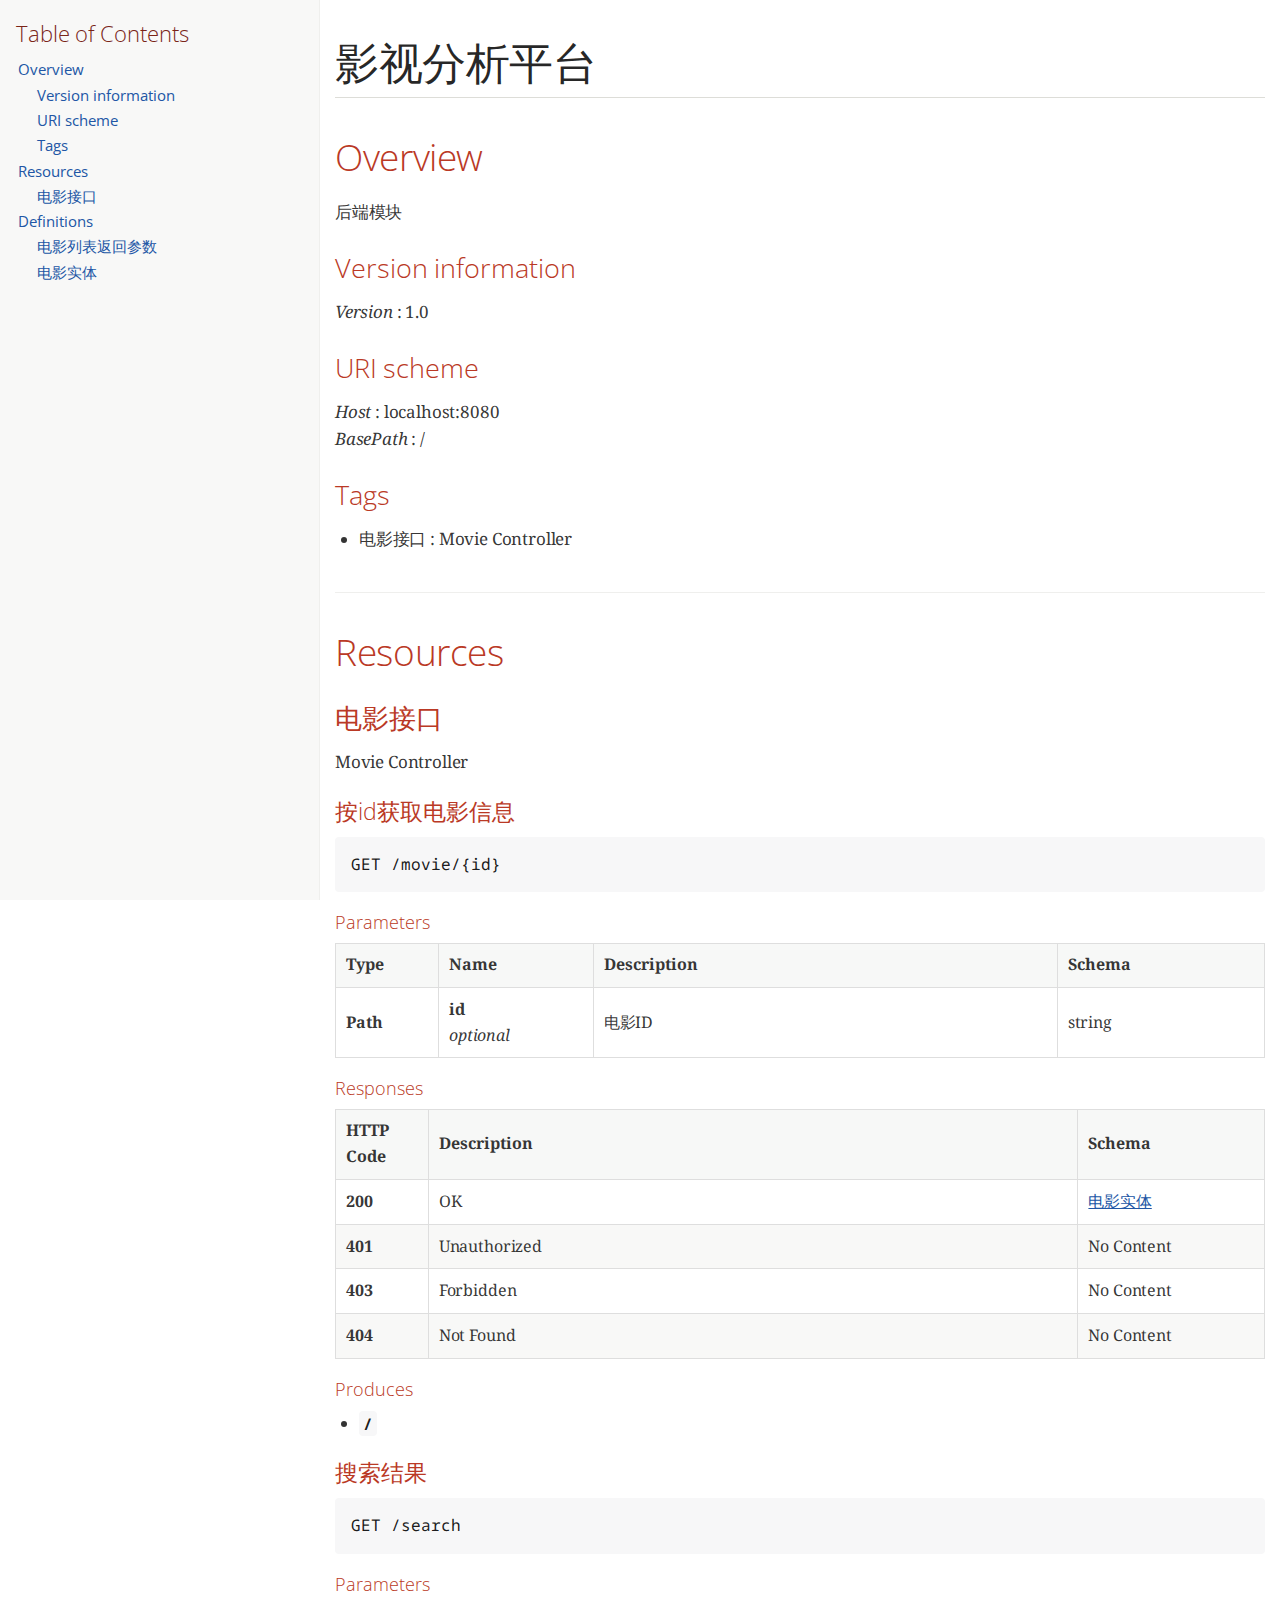
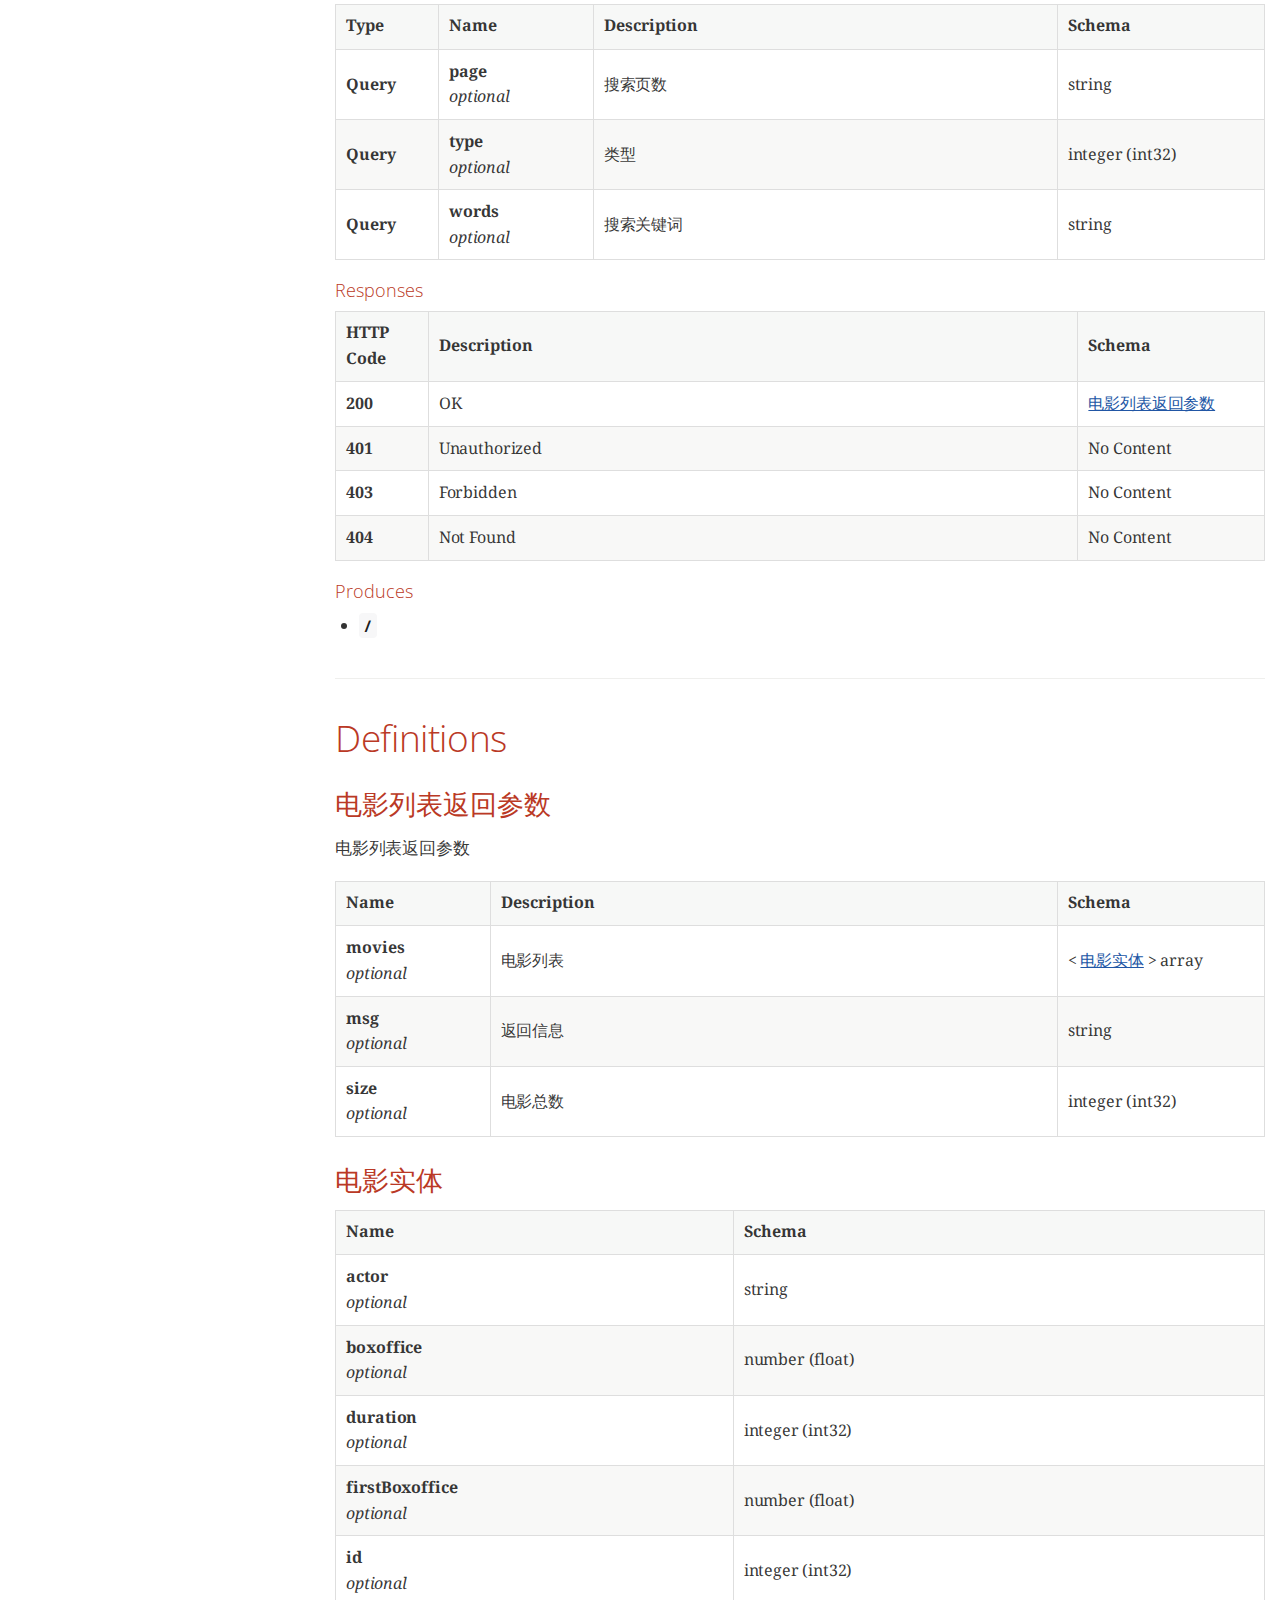
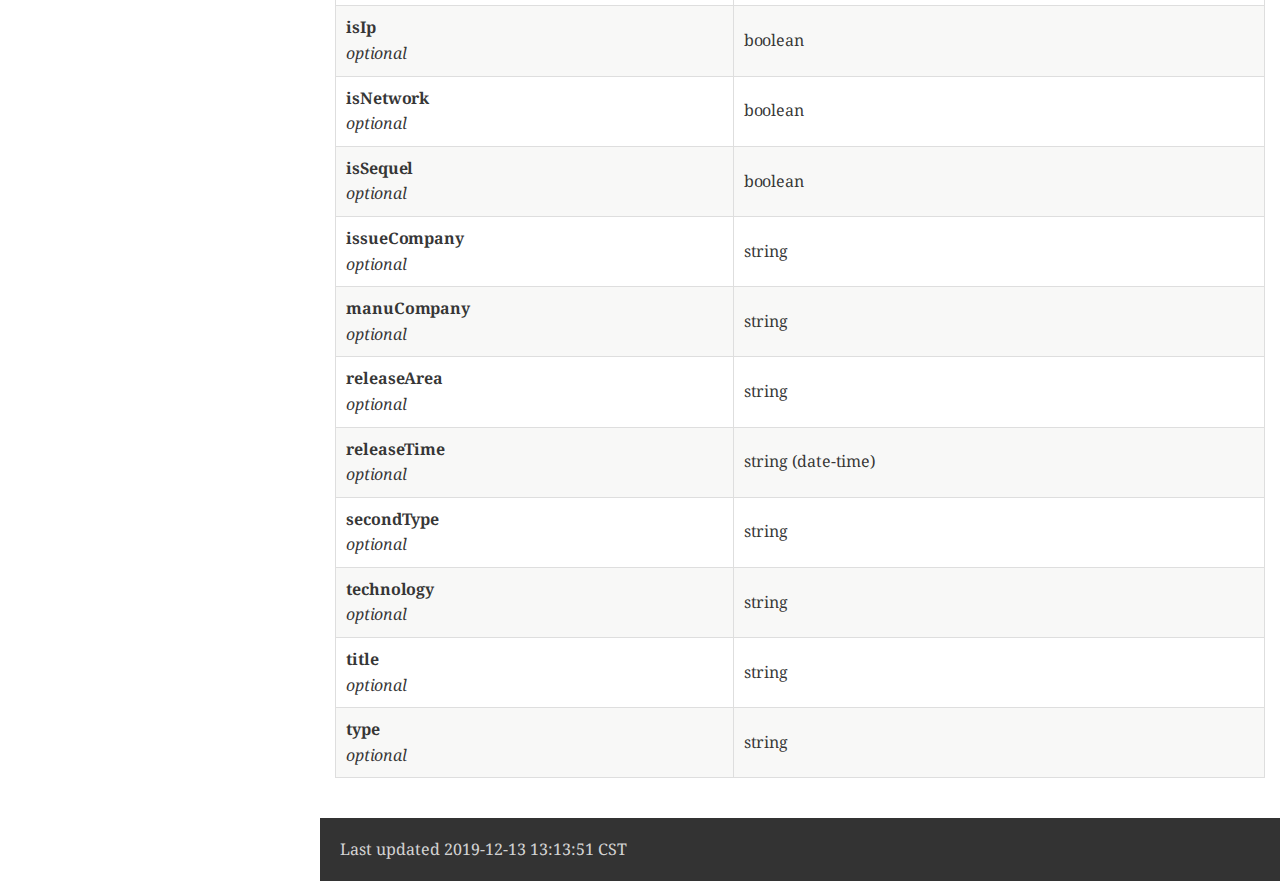
==== src/main/doc/api/html/api/html/api.html @ 4d7b3a88 "完善演员，编剧，导演功能，分离搜索模块" ====
<!DOCTYPE html>
<html lang="en">
<head>
<meta charset="UTF-8">
<!--[if IE]><meta http-equiv="X-UA-Compatible" content="IE=edge"><![endif]-->
<meta name="viewport" content="width=device-width, initial-scale=1.0">
<meta name="generator" content="Asciidoctor 1.5.6.1">
<title>影视分析平台</title>
<link rel="stylesheet" href="https://fonts.googleapis.com/css?family=Open+Sans:300,300italic,400,400italic,600,600italic%7CNoto+Serif:400,400italic,700,700italic%7CDroid+Sans+Mono:400,700">
<style>
/* Asciidoctor default stylesheet | MIT License | http://asciidoctor.org */
/* Remove comment around @import statement below when using as a custom stylesheet */
/*@import "https://fonts.googleapis.com/css?family=Open+Sans:300,300italic,400,400italic,600,600italic%7CNoto+Serif:400,400italic,700,700italic%7CDroid+Sans+Mono:400,700";*/
article,aside,details,figcaption,figure,footer,header,hgroup,main,nav,section,summary{display:block}
audio,canvas,video{display:inline-block}
audio:not([controls]){display:none;height:0}
[hidden],template{display:none}
script{display:none!important}
html{font-family:sans-serif;-ms-text-size-adjust:100%;-webkit-text-size-adjust:100%}
a{background:transparent}
a:focus{outline:thin dotted}
a:active,a:hover{outline:0}
h1{font-size:2em;margin:.67em 0}
abbr[title]{border-bottom:1px dotted}
b,strong{font-weight:bold}
dfn{font-style:italic}
hr{-moz-box-sizing:content-box;box-sizing:content-box;height:0}
mark{background:#ff0;color:#000}
code,kbd,pre,samp{font-family:monospace;font-size:1em}
pre{white-space:pre-wrap}
q{quotes:"\201C" "\201D" "\2018" "\2019"}
small{font-size:80%}
sub,sup{font-size:75%;line-height:0;position:relative;vertical-align:baseline}
sup{top:-.5em}
sub{bottom:-.25em}
img{border:0}
svg:not(:root){overflow:hidden}
figure{margin:0}
fieldset{border:1px solid silver;margin:0 2px;padding:.35em .625em .75em}
legend{border:0;padding:0}
button,input,select,textarea{font-family:inherit;font-size:100%;margin:0}
button,input{line-height:normal}
button,select{text-transform:none}
button,html input[type="button"],input[type="reset"],input[type="submit"]{-webkit-appearance:button;cursor:pointer}
button[disabled],html input[disabled]{cursor:default}
input[type="checkbox"],input[type="radio"]{box-sizing:border-box;padding:0}
input[type="search"]{-webkit-appearance:textfield;-moz-box-sizing:content-box;-webkit-box-sizing:content-box;box-sizing:content-box}
input[type="search"]::-webkit-search-cancel-button,input[type="search"]::-webkit-search-decoration{-webkit-appearance:none}
button::-moz-focus-inner,input::-moz-focus-inner{border:0;padding:0}
textarea{overflow:auto;vertical-align:top}
table{border-collapse:collapse;border-spacing:0}
*,*:before,*:after{-moz-box-sizing:border-box;-webkit-box-sizing:border-box;box-sizing:border-box}
html,body{font-size:100%}
body{background:#fff;color:rgba(0,0,0,.8);padding:0;margin:0;font-family:"Noto Serif","DejaVu Serif",serif;font-weight:400;font-style:normal;line-height:1;position:relative;cursor:auto;tab-size:4;-moz-osx-font-smoothing:grayscale;-webkit-font-smoothing:antialiased}
a:hover{cursor:pointer}
img,object,embed{max-width:100%;height:auto}
object,embed{height:100%}
img{-ms-interpolation-mode:bicubic}
.left{float:left!important}
.right{float:right!important}
.text-left{text-align:left!important}
.text-right{text-align:right!important}
.text-center{text-align:center!important}
.text-justify{text-align:justify!important}
.hide{display:none}
img,object,svg{display:inline-block;vertical-align:middle}
textarea{height:auto;min-height:50px}
select{width:100%}
.center{margin-left:auto;margin-right:auto}
.spread{width:100%}
p.lead,.paragraph.lead>p,#preamble>.sectionbody>.paragraph:first-of-type p{font-size:1.21875em;line-height:1.6}
.subheader,.admonitionblock td.content>.title,.audioblock>.title,.exampleblock>.title,.imageblock>.title,.listingblock>.title,.literalblock>.title,.stemblock>.title,.openblock>.title,.paragraph>.title,.quoteblock>.title,table.tableblock>.title,.verseblock>.title,.videoblock>.title,.dlist>.title,.olist>.title,.ulist>.title,.qlist>.title,.hdlist>.title{line-height:1.45;color:#7a2518;font-weight:400;margin-top:0;margin-bottom:.25em}
div,dl,dt,dd,ul,ol,li,h1,h2,h3,#toctitle,.sidebarblock>.content>.title,h4,h5,h6,pre,form,p,blockquote,th,td{margin:0;padding:0;direction:ltr}
a{color:#2156a5;text-decoration:underline;line-height:inherit}
a:hover,a:focus{color:#1d4b8f}
a img{border:none}
p{font-family:inherit;font-weight:400;font-size:1em;line-height:1.6;margin-bottom:1.25em;text-rendering:optimizeLegibility}
p aside{font-size:.875em;line-height:1.35;font-style:italic}
h1,h2,h3,#toctitle,.sidebarblock>.content>.title,h4,h5,h6{font-family:"Open Sans","DejaVu Sans",sans-serif;font-weight:300;font-style:normal;color:#ba3925;text-rendering:optimizeLegibility;margin-top:1em;margin-bottom:.5em;line-height:1.0125em}
h1 small,h2 small,h3 small,#toctitle small,.sidebarblock>.content>.title small,h4 small,h5 small,h6 small{font-size:60%;color:#e99b8f;line-height:0}
h1{font-size:2.125em}
h2{font-size:1.6875em}
h3,#toctitle,.sidebarblock>.content>.title{font-size:1.375em}
h4,h5{font-size:1.125em}
h6{font-size:1em}
hr{border:solid #ddddd8;border-width:1px 0 0;clear:both;margin:1.25em 0 1.1875em;height:0}
em,i{font-style:italic;line-height:inherit}
strong,b{font-weight:bold;line-height:inherit}
small{font-size:60%;line-height:inherit}
code{font-family:"Droid Sans Mono","DejaVu Sans Mono",monospace;font-weight:400;color:rgba(0,0,0,.9)}
ul,ol,dl{font-size:1em;line-height:1.6;margin-bottom:1.25em;list-style-position:outside;font-family:inherit}
ul,ol{margin-left:1.5em}
ul li ul,ul li ol{margin-left:1.25em;margin-bottom:0;font-size:1em}
ul.square li ul,ul.circle li ul,ul.disc li ul{list-style:inherit}
ul.square{list-style-type:square}
ul.circle{list-style-type:circle}
ul.disc{list-style-type:disc}
ol li ul,ol li ol{margin-left:1.25em;margin-bottom:0}
dl dt{margin-bottom:.3125em;font-weight:bold}
dl dd{margin-bottom:1.25em}
abbr,acronym{text-transform:uppercase;font-size:90%;color:rgba(0,0,0,.8);border-bottom:1px dotted #ddd;cursor:help}
abbr{text-transform:none}
blockquote{margin:0 0 1.25em;padding:.5625em 1.25em 0 1.1875em;border-left:1px solid #ddd}
blockquote cite{display:block;font-size:.9375em;color:rgba(0,0,0,.6)}
blockquote cite:before{content:"\2014 \0020"}
blockquote cite a,blockquote cite a:visited{color:rgba(0,0,0,.6)}
blockquote,blockquote p{line-height:1.6;color:rgba(0,0,0,.85)}
@media only screen and (min-width:768px){h1,h2,h3,#toctitle,.sidebarblock>.content>.title,h4,h5,h6{line-height:1.2}
h1{font-size:2.75em}
h2{font-size:2.3125em}
h3,#toctitle,.sidebarblock>.content>.title{font-size:1.6875em}
h4{font-size:1.4375em}}
table{background:#fff;margin-bottom:1.25em;border:solid 1px #dedede}
table thead,table tfoot{background:#f7f8f7;font-weight:bold}
table thead tr th,table thead tr td,table tfoot tr th,table tfoot tr td{padding:.5em .625em .625em;font-size:inherit;color:rgba(0,0,0,.8);text-align:left}
table tr th,table tr td{padding:.5625em .625em;font-size:inherit;color:rgba(0,0,0,.8)}
table tr.even,table tr.alt,table tr:nth-of-type(even){background:#f8f8f7}
table thead tr th,table tfoot tr th,table tbody tr td,table tr td,table tfoot tr td{display:table-cell;line-height:1.6}
h1,h2,h3,#toctitle,.sidebarblock>.content>.title,h4,h5,h6{line-height:1.2;word-spacing:-.05em}
h1 strong,h2 strong,h3 strong,#toctitle strong,.sidebarblock>.content>.title strong,h4 strong,h5 strong,h6 strong{font-weight:400}
.clearfix:before,.clearfix:after,.float-group:before,.float-group:after{content:" ";display:table}
.clearfix:after,.float-group:after{clear:both}
*:not(pre)>code{font-size:.9375em;font-style:normal!important;letter-spacing:0;padding:.1em .5ex;word-spacing:-.15em;background-color:#f7f7f8;-webkit-border-radius:4px;border-radius:4px;line-height:1.45;text-rendering:optimizeSpeed;word-wrap:break-word}
*:not(pre)>code.nobreak{word-wrap:normal}
*:not(pre)>code.nowrap{white-space:nowrap}
pre,pre>code{line-height:1.45;color:rgba(0,0,0,.9);font-family:"Droid Sans Mono","DejaVu Sans Mono",monospace;font-weight:400;text-rendering:optimizeSpeed}
em em{font-style:normal}
strong strong{font-weight:400}
.keyseq{color:rgba(51,51,51,.8)}
kbd{font-family:"Droid Sans Mono","DejaVu Sans Mono",monospace;display:inline-block;color:rgba(0,0,0,.8);font-size:.65em;line-height:1.45;background-color:#f7f7f7;border:1px solid #ccc;-webkit-border-radius:3px;border-radius:3px;-webkit-box-shadow:0 1px 0 rgba(0,0,0,.2),0 0 0 .1em white inset;box-shadow:0 1px 0 rgba(0,0,0,.2),0 0 0 .1em #fff inset;margin:0 .15em;padding:.2em .5em;vertical-align:middle;position:relative;top:-.1em;white-space:nowrap}
.keyseq kbd:first-child{margin-left:0}
.keyseq kbd:last-child{margin-right:0}
.menuseq,.menuref{color:#000}
.menuseq b:not(.caret),.menuref{font-weight:inherit}
.menuseq{word-spacing:-.02em}
.menuseq b.caret{font-size:1.25em;line-height:.8}
.menuseq i.caret{font-weight:bold;text-align:center;width:.45em}
b.button:before,b.button:after{position:relative;top:-1px;font-weight:400}
b.button:before{content:"[";padding:0 3px 0 2px}
b.button:after{content:"]";padding:0 2px 0 3px}
p a>code:hover{color:rgba(0,0,0,.9)}
#header,#content,#footnotes,#footer{width:100%;margin-left:auto;margin-right:auto;margin-top:0;margin-bottom:0;max-width:62.5em;*zoom:1;position:relative;padding-left:.9375em;padding-right:.9375em}
#header:before,#header:after,#content:before,#content:after,#footnotes:before,#footnotes:after,#footer:before,#footer:after{content:" ";display:table}
#header:after,#content:after,#footnotes:after,#footer:after{clear:both}
#content{margin-top:1.25em}
#content:before{content:none}
#header>h1:first-child{color:rgba(0,0,0,.85);margin-top:2.25rem;margin-bottom:0}
#header>h1:first-child+#toc{margin-top:8px;border-top:1px solid #ddddd8}
#header>h1:only-child,body.toc2 #header>h1:nth-last-child(2){border-bottom:1px solid #ddddd8;padding-bottom:8px}
#header .details{border-bottom:1px solid #ddddd8;line-height:1.45;padding-top:.25em;padding-bottom:.25em;padding-left:.25em;color:rgba(0,0,0,.6);display:-ms-flexbox;display:-webkit-flex;display:flex;-ms-flex-flow:row wrap;-webkit-flex-flow:row wrap;flex-flow:row wrap}
#header .details span:first-child{margin-left:-.125em}
#header .details span.email a{color:rgba(0,0,0,.85)}
#header .details br{display:none}
#header .details br+span:before{content:"\00a0\2013\00a0"}
#header .details br+span.author:before{content:"\00a0\22c5\00a0";color:rgba(0,0,0,.85)}
#header .details br+span#revremark:before{content:"\00a0|\00a0"}
#header #revnumber{text-transform:capitalize}
#header #revnumber:after{content:"\00a0"}
#content>h1:first-child:not([class]){color:rgba(0,0,0,.85);border-bottom:1px solid #ddddd8;padding-bottom:8px;margin-top:0;padding-top:1rem;margin-bottom:1.25rem}
#toc{border-bottom:1px solid #efefed;padding-bottom:.5em}
#toc>ul{margin-left:.125em}
#toc ul.sectlevel0>li>a{font-style:italic}
#toc ul.sectlevel0 ul.sectlevel1{margin:.5em 0}
#toc ul{font-family:"Open Sans","DejaVu Sans",sans-serif;list-style-type:none}
#toc li{line-height:1.3334;margin-top:.3334em}
#toc a{text-decoration:none}
#toc a:active{text-decoration:underline}
#toctitle{color:#7a2518;font-size:1.2em}
@media only screen and (min-width:768px){#toctitle{font-size:1.375em}
body.toc2{padding-left:15em;padding-right:0}
#toc.toc2{margin-top:0!important;background-color:#f8f8f7;position:fixed;width:15em;left:0;top:0;border-right:1px solid #efefed;border-top-width:0!important;border-bottom-width:0!important;z-index:1000;padding:1.25em 1em;height:100%;overflow:auto}
#toc.toc2 #toctitle{margin-top:0;margin-bottom:.8rem;font-size:1.2em}
#toc.toc2>ul{font-size:.9em;margin-bottom:0}
#toc.toc2 ul ul{margin-left:0;padding-left:1em}
#toc.toc2 ul.sectlevel0 ul.sectlevel1{padding-left:0;margin-top:.5em;margin-bottom:.5em}
body.toc2.toc-right{padding-left:0;padding-right:15em}
body.toc2.toc-right #toc.toc2{border-right-width:0;border-left:1px solid #efefed;left:auto;right:0}}
@media only screen and (min-width:1280px){body.toc2{padding-left:20em;padding-right:0}
#toc.toc2{width:20em}
#toc.toc2 #toctitle{font-size:1.375em}
#toc.toc2>ul{font-size:.95em}
#toc.toc2 ul ul{padding-left:1.25em}
body.toc2.toc-right{padding-left:0;padding-right:20em}}
#content #toc{border-style:solid;border-width:1px;border-color:#e0e0dc;margin-bottom:1.25em;padding:1.25em;background:#f8f8f7;-webkit-border-radius:4px;border-radius:4px}
#content #toc>:first-child{margin-top:0}
#content #toc>:last-child{margin-bottom:0}
#footer{max-width:100%;background-color:rgba(0,0,0,.8);padding:1.25em}
#footer-text{color:rgba(255,255,255,.8);line-height:1.44}
.sect1{padding-bottom:.625em}
@media only screen and (min-width:768px){.sect1{padding-bottom:1.25em}}
.sect1+.sect1{border-top:1px solid #efefed}
#content h1>a.anchor,h2>a.anchor,h3>a.anchor,#toctitle>a.anchor,.sidebarblock>.content>.title>a.anchor,h4>a.anchor,h5>a.anchor,h6>a.anchor{position:absolute;z-index:1001;width:1.5ex;margin-left:-1.5ex;display:block;text-decoration:none!important;visibility:hidden;text-align:center;font-weight:400}
#content h1>a.anchor:before,h2>a.anchor:before,h3>a.anchor:before,#toctitle>a.anchor:before,.sidebarblock>.content>.title>a.anchor:before,h4>a.anchor:before,h5>a.anchor:before,h6>a.anchor:before{content:"\00A7";font-size:.85em;display:block;padding-top:.1em}
#content h1:hover>a.anchor,#content h1>a.anchor:hover,h2:hover>a.anchor,h2>a.anchor:hover,h3:hover>a.anchor,#toctitle:hover>a.anchor,.sidebarblock>.content>.title:hover>a.anchor,h3>a.anchor:hover,#toctitle>a.anchor:hover,.sidebarblock>.content>.title>a.anchor:hover,h4:hover>a.anchor,h4>a.anchor:hover,h5:hover>a.anchor,h5>a.anchor:hover,h6:hover>a.anchor,h6>a.anchor:hover{visibility:visible}
#content h1>a.link,h2>a.link,h3>a.link,#toctitle>a.link,.sidebarblock>.content>.title>a.link,h4>a.link,h5>a.link,h6>a.link{color:#ba3925;text-decoration:none}
#content h1>a.link:hover,h2>a.link:hover,h3>a.link:hover,#toctitle>a.link:hover,.sidebarblock>.content>.title>a.link:hover,h4>a.link:hover,h5>a.link:hover,h6>a.link:hover{color:#a53221}
.audioblock,.imageblock,.literalblock,.listingblock,.stemblock,.videoblock{margin-bottom:1.25em}
.admonitionblock td.content>.title,.audioblock>.title,.exampleblock>.title,.imageblock>.title,.listingblock>.title,.literalblock>.title,.stemblock>.title,.openblock>.title,.paragraph>.title,.quoteblock>.title,table.tableblock>.title,.verseblock>.title,.videoblock>.title,.dlist>.title,.olist>.title,.ulist>.title,.qlist>.title,.hdlist>.title{text-rendering:optimizeLegibility;text-align:left;font-family:"Noto Serif","DejaVu Serif",serif;font-size:1rem;font-style:italic}
table.tableblock>caption.title{white-space:nowrap;overflow:visible;max-width:0}
.paragraph.lead>p,#preamble>.sectionbody>.paragraph:first-of-type p{color:rgba(0,0,0,.85)}
table.tableblock #preamble>.sectionbody>.paragraph:first-of-type p{font-size:inherit}
.admonitionblock>table{border-collapse:separate;border:0;background:none;width:100%}
.admonitionblock>table td.icon{text-align:center;width:80px}
.admonitionblock>table td.icon img{max-width:initial}
.admonitionblock>table td.icon .title{font-weight:bold;font-family:"Open Sans","DejaVu Sans",sans-serif;text-transform:uppercase}
.admonitionblock>table td.content{padding-left:1.125em;padding-right:1.25em;border-left:1px solid #ddddd8;color:rgba(0,0,0,.6)}
.admonitionblock>table td.content>:last-child>:last-child{margin-bottom:0}
.exampleblock>.content{border-style:solid;border-width:1px;border-color:#e6e6e6;margin-bottom:1.25em;padding:1.25em;background:#fff;-webkit-border-radius:4px;border-radius:4px}
.exampleblock>.content>:first-child{margin-top:0}
.exampleblock>.content>:last-child{margin-bottom:0}
.sidebarblock{border-style:solid;border-width:1px;border-color:#e0e0dc;margin-bottom:1.25em;padding:1.25em;background:#f8f8f7;-webkit-border-radius:4px;border-radius:4px}
.sidebarblock>:first-child{margin-top:0}
.sidebarblock>:last-child{margin-bottom:0}
.sidebarblock>.content>.title{color:#7a2518;margin-top:0;text-align:center}
.exampleblock>.content>:last-child>:last-child,.exampleblock>.content .olist>ol>li:last-child>:last-child,.exampleblock>.content .ulist>ul>li:last-child>:last-child,.exampleblock>.content .qlist>ol>li:last-child>:last-child,.sidebarblock>.content>:last-child>:last-child,.sidebarblock>.content .olist>ol>li:last-child>:last-child,.sidebarblock>.content .ulist>ul>li:last-child>:last-child,.sidebarblock>.content .qlist>ol>li:last-child>:last-child{margin-bottom:0}
.literalblock pre,.listingblock pre:not(.highlight),.listingblock pre[class="highlight"],.listingblock pre[class^="highlight "],.listingblock pre.CodeRay,.listingblock pre.prettyprint{background:#f7f7f8}
.sidebarblock .literalblock pre,.sidebarblock .listingblock pre:not(.highlight),.sidebarblock .listingblock pre[class="highlight"],.sidebarblock .listingblock pre[class^="highlight "],.sidebarblock .listingblock pre.CodeRay,.sidebarblock .listingblock pre.prettyprint{background:#f2f1f1}
.literalblock pre,.literalblock pre[class],.listingblock pre,.listingblock pre[class]{-webkit-border-radius:4px;border-radius:4px;word-wrap:break-word;padding:1em;font-size:.8125em}
.literalblock pre.nowrap,.literalblock pre[class].nowrap,.listingblock pre.nowrap,.listingblock pre[class].nowrap{overflow-x:auto;white-space:pre;word-wrap:normal}
@media only screen and (min-width:768px){.literalblock pre,.literalblock pre[class],.listingblock pre,.listingblock pre[class]{font-size:.90625em}}
@media only screen and (min-width:1280px){.literalblock pre,.literalblock pre[class],.listingblock pre,.listingblock pre[class]{font-size:1em}}
.literalblock.output pre{color:#f7f7f8;background-color:rgba(0,0,0,.9)}
.listingblock pre.highlightjs{padding:0}
.listingblock pre.highlightjs>code{padding:1em;-webkit-border-radius:4px;border-radius:4px}
.listingblock pre.prettyprint{border-width:0}
.listingblock>.content{position:relative}
.listingblock code[data-lang]:before{display:none;content:attr(data-lang);position:absolute;font-size:.75em;top:.425rem;right:.5rem;line-height:1;text-transform:uppercase;color:#999}
.listingblock:hover code[data-lang]:before{display:block}
.listingblock.terminal pre .command:before{content:attr(data-prompt);padding-right:.5em;color:#999}
.listingblock.terminal pre .command:not([data-prompt]):before{content:"$"}
table.pyhltable{border-collapse:separate;border:0;margin-bottom:0;background:none}
table.pyhltable td{vertical-align:top;padding-top:0;padding-bottom:0;line-height:1.45}
table.pyhltable td.code{padding-left:.75em;padding-right:0}
pre.pygments .lineno,table.pyhltable td:not(.code){color:#999;padding-left:0;padding-right:.5em;border-right:1px solid #ddddd8}
pre.pygments .lineno{display:inline-block;margin-right:.25em}
table.pyhltable .linenodiv{background:none!important;padding-right:0!important}
.quoteblock{margin:0 1em 1.25em 1.5em;display:table}
.quoteblock>.title{margin-left:-1.5em;margin-bottom:.75em}
.quoteblock blockquote,.quoteblock blockquote p{color:rgba(0,0,0,.85);font-size:1.15rem;line-height:1.75;word-spacing:.1em;letter-spacing:0;font-style:italic;text-align:justify}
.quoteblock blockquote{margin:0;padding:0;border:0}
.quoteblock blockquote:before{content:"\201c";float:left;font-size:2.75em;font-weight:bold;line-height:.6em;margin-left:-.6em;color:#7a2518;text-shadow:0 1px 2px rgba(0,0,0,.1)}
.quoteblock blockquote>.paragraph:last-child p{margin-bottom:0}
.quoteblock .attribution{margin-top:.5em;margin-right:.5ex;text-align:right}
.quoteblock .quoteblock{margin-left:0;margin-right:0;padding:.5em 0;border-left:3px solid rgba(0,0,0,.6)}
.quoteblock .quoteblock blockquote{padding:0 0 0 .75em}
.quoteblock .quoteblock blockquote:before{display:none}
.verseblock{margin:0 1em 1.25em 1em}
.verseblock pre{font-family:"Open Sans","DejaVu Sans",sans;font-size:1.15rem;color:rgba(0,0,0,.85);font-weight:300;text-rendering:optimizeLegibility}
.verseblock pre strong{font-weight:400}
.verseblock .attribution{margin-top:1.25rem;margin-left:.5ex}
.quoteblock .attribution,.verseblock .attribution{font-size:.9375em;line-height:1.45;font-style:italic}
.quoteblock .attribution br,.verseblock .attribution br{display:none}
.quoteblock .attribution cite,.verseblock .attribution cite{display:block;letter-spacing:-.025em;color:rgba(0,0,0,.6)}
.quoteblock.abstract{margin:0 0 1.25em 0;display:block}
.quoteblock.abstract blockquote,.quoteblock.abstract blockquote p{text-align:left;word-spacing:0}
.quoteblock.abstract blockquote:before,.quoteblock.abstract blockquote p:first-of-type:before{display:none}
table.tableblock{max-width:100%;border-collapse:separate}
table.tableblock td>.paragraph:last-child p>p:last-child,table.tableblock th>p:last-child,table.tableblock td>p:last-child{margin-bottom:0}
table.tableblock,th.tableblock,td.tableblock{border:0 solid #dedede}
table.grid-all>thead>tr>.tableblock,table.grid-all>tbody>tr>.tableblock{border-width:0 1px 1px 0}
table.grid-all>tfoot>tr>.tableblock{border-width:1px 1px 0 0}
table.grid-cols>*>tr>.tableblock{border-width:0 1px 0 0}
table.grid-rows>thead>tr>.tableblock,table.grid-rows>tbody>tr>.tableblock{border-width:0 0 1px 0}
table.grid-rows>tfoot>tr>.tableblock{border-width:1px 0 0 0}
table.grid-all>*>tr>.tableblock:last-child,table.grid-cols>*>tr>.tableblock:last-child{border-right-width:0}
table.grid-all>tbody>tr:last-child>.tableblock,table.grid-all>thead:last-child>tr>.tableblock,table.grid-rows>tbody>tr:last-child>.tableblock,table.grid-rows>thead:last-child>tr>.tableblock{border-bottom-width:0}
table.frame-all{border-width:1px}
table.frame-sides{border-width:0 1px}
table.frame-topbot{border-width:1px 0}
th.halign-left,td.halign-left{text-align:left}
th.halign-right,td.halign-right{text-align:right}
th.halign-center,td.halign-center{text-align:center}
th.valign-top,td.valign-top{vertical-align:top}
th.valign-bottom,td.valign-bottom{vertical-align:bottom}
th.valign-middle,td.valign-middle{vertical-align:middle}
table thead th,table tfoot th{font-weight:bold}
tbody tr th{display:table-cell;line-height:1.6;background:#f7f8f7}
tbody tr th,tbody tr th p,tfoot tr th,tfoot tr th p{color:rgba(0,0,0,.8);font-weight:bold}
p.tableblock>code:only-child{background:none;padding:0}
p.tableblock{font-size:1em}
td>div.verse{white-space:pre}
ol{margin-left:1.75em}
ul li ol{margin-left:1.5em}
dl dd{margin-left:1.125em}
dl dd:last-child,dl dd:last-child>:last-child{margin-bottom:0}
ol>li p,ul>li p,ul dd,ol dd,.olist .olist,.ulist .ulist,.ulist .olist,.olist .ulist{margin-bottom:.625em}
ul.checklist,ul.none,ol.none,ul.no-bullet,ol.no-bullet,ol.unnumbered,ul.unstyled,ol.unstyled{list-style-type:none}
ul.no-bullet,ol.no-bullet,ol.unnumbered{margin-left:.625em}
ul.unstyled,ol.unstyled{margin-left:0}
ul.checklist{margin-left:.625em}
ul.checklist li>p:first-child>.fa-square-o:first-child,ul.checklist li>p:first-child>.fa-check-square-o:first-child{width:1.25em;font-size:.8em;position:relative;bottom:.125em}
ul.checklist li>p:first-child>input[type="checkbox"]:first-child{margin-right:.25em}
ul.inline{margin:0 auto .625em auto;margin-left:-1.375em;margin-right:0;padding:0;list-style:none;overflow:hidden}
ul.inline>li{list-style:none;float:left;margin-left:1.375em;display:block}
ul.inline>li>*{display:block}
.unstyled dl dt{font-weight:400;font-style:normal}
ol.arabic{list-style-type:decimal}
ol.decimal{list-style-type:decimal-leading-zero}
ol.loweralpha{list-style-type:lower-alpha}
ol.upperalpha{list-style-type:upper-alpha}
ol.lowerroman{list-style-type:lower-roman}
ol.upperroman{list-style-type:upper-roman}
ol.lowergreek{list-style-type:lower-greek}
.hdlist>table,.colist>table{border:0;background:none}
.hdlist>table>tbody>tr,.colist>table>tbody>tr{background:none}
td.hdlist1,td.hdlist2{vertical-align:top;padding:0 .625em}
td.hdlist1{font-weight:bold;padding-bottom:1.25em}
.literalblock+.colist,.listingblock+.colist{margin-top:-.5em}
.colist>table tr>td:first-of-type{padding:.4em .75em 0 .75em;line-height:1;vertical-align:top}
.colist>table tr>td:first-of-type img{max-width:initial}
.colist>table tr>td:last-of-type{padding:.25em 0}
.thumb,.th{line-height:0;display:inline-block;border:solid 4px #fff;-webkit-box-shadow:0 0 0 1px #ddd;box-shadow:0 0 0 1px #ddd}
.imageblock.left,.imageblock[style*="float: left"]{margin:.25em .625em 1.25em 0}
.imageblock.right,.imageblock[style*="float: right"]{margin:.25em 0 1.25em .625em}
.imageblock>.title{margin-bottom:0}
.imageblock.thumb,.imageblock.th{border-width:6px}
.imageblock.thumb>.title,.imageblock.th>.title{padding:0 .125em}
.image.left,.image.right{margin-top:.25em;margin-bottom:.25em;display:inline-block;line-height:0}
.image.left{margin-right:.625em}
.image.right{margin-left:.625em}
a.image{text-decoration:none;display:inline-block}
a.image object{pointer-events:none}
sup.footnote,sup.footnoteref{font-size:.875em;position:static;vertical-align:super}
sup.footnote a,sup.footnoteref a{text-decoration:none}
sup.footnote a:active,sup.footnoteref a:active{text-decoration:underline}
#footnotes{padding-top:.75em;padding-bottom:.75em;margin-bottom:.625em}
#footnotes hr{width:20%;min-width:6.25em;margin:-.25em 0 .75em 0;border-width:1px 0 0 0}
#footnotes .footnote{padding:0 .375em 0 .225em;line-height:1.3334;font-size:.875em;margin-left:1.2em;text-indent:-1.05em;margin-bottom:.2em}
#footnotes .footnote a:first-of-type{font-weight:bold;text-decoration:none}
#footnotes .footnote:last-of-type{margin-bottom:0}
#content #footnotes{margin-top:-.625em;margin-bottom:0;padding:.75em 0}
.gist .file-data>table{border:0;background:#fff;width:100%;margin-bottom:0}
.gist .file-data>table td.line-data{width:99%}
div.unbreakable{page-break-inside:avoid}
.big{font-size:larger}
.small{font-size:smaller}
.underline{text-decoration:underline}
.overline{text-decoration:overline}
.line-through{text-decoration:line-through}
.aqua{color:#00bfbf}
.aqua-background{background-color:#00fafa}
.black{color:#000}
.black-background{background-color:#000}
.blue{color:#0000bf}
.blue-background{background-color:#0000fa}
.fuchsia{color:#bf00bf}
.fuchsia-background{background-color:#fa00fa}
.gray{color:#606060}
.gray-background{background-color:#7d7d7d}
.green{color:#006000}
.green-background{background-color:#007d00}
.lime{color:#00bf00}
.lime-background{background-color:#00fa00}
.maroon{color:#600000}
.maroon-background{background-color:#7d0000}
.navy{color:#000060}
.navy-background{background-color:#00007d}
.olive{color:#606000}
.olive-background{background-color:#7d7d00}
.purple{color:#600060}
.purple-background{background-color:#7d007d}
.red{color:#bf0000}
.red-background{background-color:#fa0000}
.silver{color:#909090}
.silver-background{background-color:#bcbcbc}
.teal{color:#006060}
.teal-background{background-color:#007d7d}
.white{color:#bfbfbf}
.white-background{background-color:#fafafa}
.yellow{color:#bfbf00}
.yellow-background{background-color:#fafa00}
span.icon>.fa{cursor:default}
a span.icon>.fa{cursor:inherit}
.admonitionblock td.icon [class^="fa icon-"]{font-size:2.5em;text-shadow:1px 1px 2px rgba(0,0,0,.5);cursor:default}
.admonitionblock td.icon .icon-note:before{content:"\f05a";color:#19407c}
.admonitionblock td.icon .icon-tip:before{content:"\f0eb";text-shadow:1px 1px 2px rgba(155,155,0,.8);color:#111}
.admonitionblock td.icon .icon-warning:before{content:"\f071";color:#bf6900}
.admonitionblock td.icon .icon-caution:before{content:"\f06d";color:#bf3400}
.admonitionblock td.icon .icon-important:before{content:"\f06a";color:#bf0000}
.conum[data-value]{display:inline-block;color:#fff!important;background-color:rgba(0,0,0,.8);-webkit-border-radius:100px;border-radius:100px;text-align:center;font-size:.75em;width:1.67em;height:1.67em;line-height:1.67em;font-family:"Open Sans","DejaVu Sans",sans-serif;font-style:normal;font-weight:bold}
.conum[data-value] *{color:#fff!important}
.conum[data-value]+b{display:none}
.conum[data-value]:after{content:attr(data-value)}
pre .conum[data-value]{position:relative;top:-.125em}
b.conum *{color:inherit!important}
.conum:not([data-value]):empty{display:none}
dt,th.tableblock,td.content,div.footnote{text-rendering:optimizeLegibility}
h1,h2,p,td.content,span.alt{letter-spacing:-.01em}
p strong,td.content strong,div.footnote strong{letter-spacing:-.005em}
p,blockquote,dt,td.content,span.alt{font-size:1.0625rem}
p{margin-bottom:1.25rem}
.sidebarblock p,.sidebarblock dt,.sidebarblock td.content,p.tableblock{font-size:1em}
.exampleblock>.content{background-color:#fffef7;border-color:#e0e0dc;-webkit-box-shadow:0 1px 4px #e0e0dc;box-shadow:0 1px 4px #e0e0dc}
.print-only{display:none!important}
@media print{@page{margin:1.25cm .75cm}
*{-webkit-box-shadow:none!important;box-shadow:none!important;text-shadow:none!important}
a{color:inherit!important;text-decoration:underline!important}
a.bare,a[href^="#"],a[href^="mailto:"]{text-decoration:none!important}
a[href^="http:"]:not(.bare):after,a[href^="https:"]:not(.bare):after{content:"(" attr(href) ")";display:inline-block;font-size:.875em;padding-left:.25em}
abbr[title]:after{content:" (" attr(title) ")"}
pre,blockquote,tr,img,object,svg{page-break-inside:avoid}
thead{display:table-header-group}
svg{max-width:100%}
p,blockquote,dt,td.content{font-size:1em;orphans:3;widows:3}
h2,h3,#toctitle,.sidebarblock>.content>.title{page-break-after:avoid}
#toc,.sidebarblock,.exampleblock>.content{background:none!important}
#toc{border-bottom:1px solid #ddddd8!important;padding-bottom:0!important}
.sect1{padding-bottom:0!important}
.sect1+.sect1{border:0!important}
#header>h1:first-child{margin-top:1.25rem}
body.book #header{text-align:center}
body.book #header>h1:first-child{border:0!important;margin:2.5em 0 1em 0}
body.book #header .details{border:0!important;display:block;padding:0!important}
body.book #header .details span:first-child{margin-left:0!important}
body.book #header .details br{display:block}
body.book #header .details br+span:before{content:none!important}
body.book #toc{border:0!important;text-align:left!important;padding:0!important;margin:0!important}
body.book #toc,body.book #preamble,body.book h1.sect0,body.book .sect1>h2{page-break-before:always}
.listingblock code[data-lang]:before{display:block}
#footer{background:none!important;padding:0 .9375em}
#footer-text{color:rgba(0,0,0,.6)!important;font-size:.9em}
.hide-on-print{display:none!important}
.print-only{display:block!important}
.hide-for-print{display:none!important}
.show-for-print{display:inherit!important}}
</style>
<style>
/* Stylesheet for CodeRay to match GitHub theme | MIT License | http://foundation.zurb.com */
/*pre.CodeRay {background-color:#f7f7f8;}*/
.CodeRay .line-numbers{border-right:1px solid #d8d8d8;padding:0 0.5em 0 .25em}
.CodeRay span.line-numbers{display:inline-block;margin-right:.5em;color:rgba(0,0,0,.3)}
.CodeRay .line-numbers strong{color:rgba(0,0,0,.4)}
table.CodeRay{border-collapse:separate;border-spacing:0;margin-bottom:0;border:0;background:none}
table.CodeRay td{vertical-align: top;line-height:1.45}
table.CodeRay td.line-numbers{text-align:right}
table.CodeRay td.line-numbers>pre{padding:0;color:rgba(0,0,0,.3)}
table.CodeRay td.code{padding:0 0 0 .5em}
table.CodeRay td.code>pre{padding:0}
.CodeRay .debug{color:#fff !important;background:#000080 !important}
.CodeRay .annotation{color:#007}
.CodeRay .attribute-name{color:#000080}
.CodeRay .attribute-value{color:#700}
.CodeRay .binary{color:#509}
.CodeRay .comment{color:#998;font-style:italic}
.CodeRay .char{color:#04d}
.CodeRay .char .content{color:#04d}
.CodeRay .char .delimiter{color:#039}
.CodeRay .class{color:#458;font-weight:bold}
.CodeRay .complex{color:#a08}
.CodeRay .constant,.CodeRay .predefined-constant{color:#008080}
.CodeRay .color{color:#099}
.CodeRay .class-variable{color:#369}
.CodeRay .decorator{color:#b0b}
.CodeRay .definition{color:#099}
.CodeRay .delimiter{color:#000}
.CodeRay .doc{color:#970}
.CodeRay .doctype{color:#34b}
.CodeRay .doc-string{color:#d42}
.CodeRay .escape{color:#666}
.CodeRay .entity{color:#800}
.CodeRay .error{color:#808}
.CodeRay .exception{color:inherit}
.CodeRay .filename{color:#099}
.CodeRay .function{color:#900;font-weight:bold}
.CodeRay .global-variable{color:#008080}
.CodeRay .hex{color:#058}
.CodeRay .integer,.CodeRay .float{color:#099}
.CodeRay .include{color:#555}
.CodeRay .inline{color:#000}
.CodeRay .inline .inline{background:#ccc}
.CodeRay .inline .inline .inline{background:#bbb}
.CodeRay .inline .inline-delimiter{color:#d14}
.CodeRay .inline-delimiter{color:#d14}
.CodeRay .important{color:#555;font-weight:bold}
.CodeRay .interpreted{color:#b2b}
.CodeRay .instance-variable{color:#008080}
.CodeRay .label{color:#970}
.CodeRay .local-variable{color:#963}
.CodeRay .octal{color:#40e}
.CodeRay .predefined{color:#369}
.CodeRay .preprocessor{color:#579}
.CodeRay .pseudo-class{color:#555}
.CodeRay .directive{font-weight:bold}
.CodeRay .type{font-weight:bold}
.CodeRay .predefined-type{color:inherit}
.CodeRay .reserved,.CodeRay .keyword {color:#000;font-weight:bold}
.CodeRay .key{color:#808}
.CodeRay .key .delimiter{color:#606}
.CodeRay .key .char{color:#80f}
.CodeRay .value{color:#088}
.CodeRay .regexp .delimiter{color:#808}
.CodeRay .regexp .content{color:#808}
.CodeRay .regexp .modifier{color:#808}
.CodeRay .regexp .char{color:#d14}
.CodeRay .regexp .function{color:#404;font-weight:bold}
.CodeRay .string{color:#d20}
.CodeRay .string .string .string{background:#ffd0d0}
.CodeRay .string .content{color:#d14}
.CodeRay .string .char{color:#d14}
.CodeRay .string .delimiter{color:#d14}
.CodeRay .shell{color:#d14}
.CodeRay .shell .delimiter{color:#d14}
.CodeRay .symbol{color:#990073}
.CodeRay .symbol .content{color:#a60}
.CodeRay .symbol .delimiter{color:#630}
.CodeRay .tag{color:#008080}
.CodeRay .tag-special{color:#d70}
.CodeRay .variable{color:#036}
.CodeRay .insert{background:#afa}
.CodeRay .delete{background:#faa}
.CodeRay .change{color:#aaf;background:#007}
.CodeRay .head{color:#f8f;background:#505}
.CodeRay .insert .insert{color:#080}
.CodeRay .delete .delete{color:#800}
.CodeRay .change .change{color:#66f}
.CodeRay .head .head{color:#f4f}
</style>
</head>
<body class="article toc2 toc-left">
<div id="header">
<h1>影视分析平台</h1>
<div id="toc" class="toc2">
<div id="toctitle">Table of Contents</div>
<ul class="sectlevel1">
<li><a href="#_overview">Overview</a>
<ul class="sectlevel2">
<li><a href="#_version_information">Version information</a></li>
<li><a href="#_uri_scheme">URI scheme</a></li>
<li><a href="#_tags">Tags</a></li>
</ul>
</li>
<li><a href="#_paths">Resources</a>
<ul class="sectlevel2">
<li><a href="#_f1c2d4f95697034a58357385c9341f70">电影接口</a></li>
</ul>
</li>
<li><a href="#_definitions">Definitions</a>
<ul class="sectlevel2">
<li><a href="#_ccdecb5611a33f764e60c47a73067d02">电影列表返回参数</a></li>
<li><a href="#_b22074a99a461072432c9de30dd80bf5">电影实体</a></li>
</ul>
</li>
</ul>
</div>
</div>
<div id="content">
<div class="sect1">
<h2 id="_overview">Overview</h2>
<div class="sectionbody">
<div class="paragraph">
<p>后端模块</p>
</div>
<div class="sect2">
<h3 id="_version_information">Version information</h3>
<div class="paragraph">
<p><em>Version</em> : 1.0</p>
</div>
</div>
<div class="sect2">
<h3 id="_uri_scheme">URI scheme</h3>
<div class="paragraph">
<p><em>Host</em> : localhost:8080<br>
<em>BasePath</em> : /</p>
</div>
</div>
<div class="sect2">
<h3 id="_tags">Tags</h3>
<div class="ulist">
<ul>
<li>
<p>电影接口 : Movie Controller</p>
</li>
</ul>
</div>
</div>
</div>
</div>
<div class="sect1">
<h2 id="_paths">Resources</h2>
<div class="sectionbody">
<div class="sect2">
<h3 id="_f1c2d4f95697034a58357385c9341f70">电影接口</h3>
<div class="paragraph">
<p>Movie Controller</p>
</div>
<div class="sect3">
<h4 id="_getmovieusingget">按id获取电影信息</h4>
<div class="literalblock">
<div class="content">
<pre>GET /movie/{id}</pre>
</div>
</div>
<div class="sect4">
<h5 id="_parameters">Parameters</h5>
<table class="tableblock frame-all grid-all spread">
<colgroup>
<col style="width: 11.1111%;">
<col style="width: 16.6666%;">
<col style="width: 50%;">
<col style="width: 22.2223%;">
</colgroup>
<thead>
<tr>
<th class="tableblock halign-left valign-middle">Type</th>
<th class="tableblock halign-left valign-middle">Name</th>
<th class="tableblock halign-left valign-middle">Description</th>
<th class="tableblock halign-left valign-middle">Schema</th>
</tr>
</thead>
<tbody>
<tr>
<td class="tableblock halign-left valign-middle"><p class="tableblock"><strong>Path</strong></p></td>
<td class="tableblock halign-left valign-middle"><p class="tableblock"><strong>id</strong><br>
<em>optional</em></p></td>
<td class="tableblock halign-left valign-middle"><p class="tableblock">电影ID</p></td>
<td class="tableblock halign-left valign-middle"><p class="tableblock">string</p></td>
</tr>
</tbody>
</table>
</div>
<div class="sect4">
<h5 id="_responses">Responses</h5>
<table class="tableblock frame-all grid-all spread">
<colgroup>
<col style="width: 10%;">
<col style="width: 70%;">
<col style="width: 20%;">
</colgroup>
<thead>
<tr>
<th class="tableblock halign-left valign-middle">HTTP Code</th>
<th class="tableblock halign-left valign-middle">Description</th>
<th class="tableblock halign-left valign-middle">Schema</th>
</tr>
</thead>
<tbody>
<tr>
<td class="tableblock halign-left valign-middle"><p class="tableblock"><strong>200</strong></p></td>
<td class="tableblock halign-left valign-middle"><p class="tableblock">OK</p></td>
<td class="tableblock halign-left valign-middle"><p class="tableblock"><a href="#_b22074a99a461072432c9de30dd80bf5">电影实体</a></p></td>
</tr>
<tr>
<td class="tableblock halign-left valign-middle"><p class="tableblock"><strong>401</strong></p></td>
<td class="tableblock halign-left valign-middle"><p class="tableblock">Unauthorized</p></td>
<td class="tableblock halign-left valign-middle"><p class="tableblock">No Content</p></td>
</tr>
<tr>
<td class="tableblock halign-left valign-middle"><p class="tableblock"><strong>403</strong></p></td>
<td class="tableblock halign-left valign-middle"><p class="tableblock">Forbidden</p></td>
<td class="tableblock halign-left valign-middle"><p class="tableblock">No Content</p></td>
</tr>
<tr>
<td class="tableblock halign-left valign-middle"><p class="tableblock"><strong>404</strong></p></td>
<td class="tableblock halign-left valign-middle"><p class="tableblock">Not Found</p></td>
<td class="tableblock halign-left valign-middle"><p class="tableblock">No Content</p></td>
</tr>
</tbody>
</table>
</div>
<div class="sect4">
<h5 id="_produces">Produces</h5>
<div class="ulist">
<ul>
<li>
<p><code><strong>/</strong></code></p>
</li>
</ul>
</div>
</div>
</div>
<div class="sect3">
<h4 id="_getmoviesusingget">搜索结果</h4>
<div class="literalblock">
<div class="content">
<pre>GET /search</pre>
</div>
</div>
<div class="sect4">
<h5 id="_parameters_2">Parameters</h5>
<table class="tableblock frame-all grid-all spread">
<colgroup>
<col style="width: 11.1111%;">
<col style="width: 16.6666%;">
<col style="width: 50%;">
<col style="width: 22.2223%;">
</colgroup>
<thead>
<tr>
<th class="tableblock halign-left valign-middle">Type</th>
<th class="tableblock halign-left valign-middle">Name</th>
<th class="tableblock halign-left valign-middle">Description</th>
<th class="tableblock halign-left valign-middle">Schema</th>
</tr>
</thead>
<tbody>
<tr>
<td class="tableblock halign-left valign-middle"><p class="tableblock"><strong>Query</strong></p></td>
<td class="tableblock halign-left valign-middle"><p class="tableblock"><strong>page</strong><br>
<em>optional</em></p></td>
<td class="tableblock halign-left valign-middle"><p class="tableblock">搜索页数</p></td>
<td class="tableblock halign-left valign-middle"><p class="tableblock">string</p></td>
</tr>
<tr>
<td class="tableblock halign-left valign-middle"><p class="tableblock"><strong>Query</strong></p></td>
<td class="tableblock halign-left valign-middle"><p class="tableblock"><strong>type</strong><br>
<em>optional</em></p></td>
<td class="tableblock halign-left valign-middle"><p class="tableblock">类型</p></td>
<td class="tableblock halign-left valign-middle"><p class="tableblock">integer (int32)</p></td>
</tr>
<tr>
<td class="tableblock halign-left valign-middle"><p class="tableblock"><strong>Query</strong></p></td>
<td class="tableblock halign-left valign-middle"><p class="tableblock"><strong>words</strong><br>
<em>optional</em></p></td>
<td class="tableblock halign-left valign-middle"><p class="tableblock">搜索关键词</p></td>
<td class="tableblock halign-left valign-middle"><p class="tableblock">string</p></td>
</tr>
</tbody>
</table>
</div>
<div class="sect4">
<h5 id="_responses_2">Responses</h5>
<table class="tableblock frame-all grid-all spread">
<colgroup>
<col style="width: 10%;">
<col style="width: 70%;">
<col style="width: 20%;">
</colgroup>
<thead>
<tr>
<th class="tableblock halign-left valign-middle">HTTP Code</th>
<th class="tableblock halign-left valign-middle">Description</th>
<th class="tableblock halign-left valign-middle">Schema</th>
</tr>
</thead>
<tbody>
<tr>
<td class="tableblock halign-left valign-middle"><p class="tableblock"><strong>200</strong></p></td>
<td class="tableblock halign-left valign-middle"><p class="tableblock">OK</p></td>
<td class="tableblock halign-left valign-middle"><p class="tableblock"><a href="#_ccdecb5611a33f764e60c47a73067d02">电影列表返回参数</a></p></td>
</tr>
<tr>
<td class="tableblock halign-left valign-middle"><p class="tableblock"><strong>401</strong></p></td>
<td class="tableblock halign-left valign-middle"><p class="tableblock">Unauthorized</p></td>
<td class="tableblock halign-left valign-middle"><p class="tableblock">No Content</p></td>
</tr>
<tr>
<td class="tableblock halign-left valign-middle"><p class="tableblock"><strong>403</strong></p></td>
<td class="tableblock halign-left valign-middle"><p class="tableblock">Forbidden</p></td>
<td class="tableblock halign-left valign-middle"><p class="tableblock">No Content</p></td>
</tr>
<tr>
<td class="tableblock halign-left valign-middle"><p class="tableblock"><strong>404</strong></p></td>
<td class="tableblock halign-left valign-middle"><p class="tableblock">Not Found</p></td>
<td class="tableblock halign-left valign-middle"><p class="tableblock">No Content</p></td>
</tr>
</tbody>
</table>
</div>
<div class="sect4">
<h5 id="_produces_2">Produces</h5>
<div class="ulist">
<ul>
<li>
<p><code><strong>/</strong></code></p>
</li>
</ul>
</div>
</div>
</div>
</div>
</div>
</div>
<div class="sect1">
<h2 id="_definitions">Definitions</h2>
<div class="sectionbody">
<div class="sect2">
<h3 id="_ccdecb5611a33f764e60c47a73067d02">电影列表返回参数</h3>
<div class="paragraph">
<p>电影列表返回参数</p>
</div>
<table class="tableblock frame-all grid-all spread">
<colgroup>
<col style="width: 16.6666%;">
<col style="width: 61.1111%;">
<col style="width: 22.2223%;">
</colgroup>
<thead>
<tr>
<th class="tableblock halign-left valign-middle">Name</th>
<th class="tableblock halign-left valign-middle">Description</th>
<th class="tableblock halign-left valign-middle">Schema</th>
</tr>
</thead>
<tbody>
<tr>
<td class="tableblock halign-left valign-middle"><p class="tableblock"><strong>movies</strong><br>
<em>optional</em></p></td>
<td class="tableblock halign-left valign-middle"><p class="tableblock">电影列表</p></td>
<td class="tableblock halign-left valign-middle"><p class="tableblock">&lt; <a href="#_b22074a99a461072432c9de30dd80bf5">电影实体</a> &gt; array</p></td>
</tr>
<tr>
<td class="tableblock halign-left valign-middle"><p class="tableblock"><strong>msg</strong><br>
<em>optional</em></p></td>
<td class="tableblock halign-left valign-middle"><p class="tableblock">返回信息</p></td>
<td class="tableblock halign-left valign-middle"><p class="tableblock">string</p></td>
</tr>
<tr>
<td class="tableblock halign-left valign-middle"><p class="tableblock"><strong>size</strong><br>
<em>optional</em></p></td>
<td class="tableblock halign-left valign-middle"><p class="tableblock">电影总数</p></td>
<td class="tableblock halign-left valign-middle"><p class="tableblock">integer (int32)</p></td>
</tr>
</tbody>
</table>
</div>
<div class="sect2">
<h3 id="_b22074a99a461072432c9de30dd80bf5">电影实体</h3>
<table class="tableblock frame-all grid-all spread">
<colgroup>
<col style="width: 42.8571%;">
<col style="width: 57.1429%;">
</colgroup>
<thead>
<tr>
<th class="tableblock halign-left valign-middle">Name</th>
<th class="tableblock halign-left valign-middle">Schema</th>
</tr>
</thead>
<tbody>
<tr>
<td class="tableblock halign-left valign-middle"><p class="tableblock"><strong>actor</strong><br>
<em>optional</em></p></td>
<td class="tableblock halign-left valign-middle"><p class="tableblock">string</p></td>
</tr>
<tr>
<td class="tableblock halign-left valign-middle"><p class="tableblock"><strong>boxoffice</strong><br>
<em>optional</em></p></td>
<td class="tableblock halign-left valign-middle"><p class="tableblock">number (float)</p></td>
</tr>
<tr>
<td class="tableblock halign-left valign-middle"><p class="tableblock"><strong>duration</strong><br>
<em>optional</em></p></td>
<td class="tableblock halign-left valign-middle"><p class="tableblock">integer (int32)</p></td>
</tr>
<tr>
<td class="tableblock halign-left valign-middle"><p class="tableblock"><strong>firstBoxoffice</strong><br>
<em>optional</em></p></td>
<td class="tableblock halign-left valign-middle"><p class="tableblock">number (float)</p></td>
</tr>
<tr>
<td class="tableblock halign-left valign-middle"><p class="tableblock"><strong>id</strong><br>
<em>optional</em></p></td>
<td class="tableblock halign-left valign-middle"><p class="tableblock">integer (int32)</p></td>
</tr>
<tr>
<td class="tableblock halign-left valign-middle"><p class="tableblock"><strong>isIp</strong><br>
<em>optional</em></p></td>
<td class="tableblock halign-left valign-middle"><p class="tableblock">boolean</p></td>
</tr>
<tr>
<td class="tableblock halign-left valign-middle"><p class="tableblock"><strong>isNetwork</strong><br>
<em>optional</em></p></td>
<td class="tableblock halign-left valign-middle"><p class="tableblock">boolean</p></td>
</tr>
<tr>
<td class="tableblock halign-left valign-middle"><p class="tableblock"><strong>isSequel</strong><br>
<em>optional</em></p></td>
<td class="tableblock halign-left valign-middle"><p class="tableblock">boolean</p></td>
</tr>
<tr>
<td class="tableblock halign-left valign-middle"><p class="tableblock"><strong>issueCompany</strong><br>
<em>optional</em></p></td>
<td class="tableblock halign-left valign-middle"><p class="tableblock">string</p></td>
</tr>
<tr>
<td class="tableblock halign-left valign-middle"><p class="tableblock"><strong>manuCompany</strong><br>
<em>optional</em></p></td>
<td class="tableblock halign-left valign-middle"><p class="tableblock">string</p></td>
</tr>
<tr>
<td class="tableblock halign-left valign-middle"><p class="tableblock"><strong>releaseArea</strong><br>
<em>optional</em></p></td>
<td class="tableblock halign-left valign-middle"><p class="tableblock">string</p></td>
</tr>
<tr>
<td class="tableblock halign-left valign-middle"><p class="tableblock"><strong>releaseTime</strong><br>
<em>optional</em></p></td>
<td class="tableblock halign-left valign-middle"><p class="tableblock">string (date-time)</p></td>
</tr>
<tr>
<td class="tableblock halign-left valign-middle"><p class="tableblock"><strong>secondType</strong><br>
<em>optional</em></p></td>
<td class="tableblock halign-left valign-middle"><p class="tableblock">string</p></td>
</tr>
<tr>
<td class="tableblock halign-left valign-middle"><p class="tableblock"><strong>technology</strong><br>
<em>optional</em></p></td>
<td class="tableblock halign-left valign-middle"><p class="tableblock">string</p></td>
</tr>
<tr>
<td class="tableblock halign-left valign-middle"><p class="tableblock"><strong>title</strong><br>
<em>optional</em></p></td>
<td class="tableblock halign-left valign-middle"><p class="tableblock">string</p></td>
</tr>
<tr>
<td class="tableblock halign-left valign-middle"><p class="tableblock"><strong>type</strong><br>
<em>optional</em></p></td>
<td class="tableblock halign-left valign-middle"><p class="tableblock">string</p></td>
</tr>
</tbody>
</table>
</div>
</div>
</div>
</div>
<div id="footer">
<div id="footer-text">
Last updated 2019-12-13 13:13:51 CST
</div>
</div>
</body>
</html>
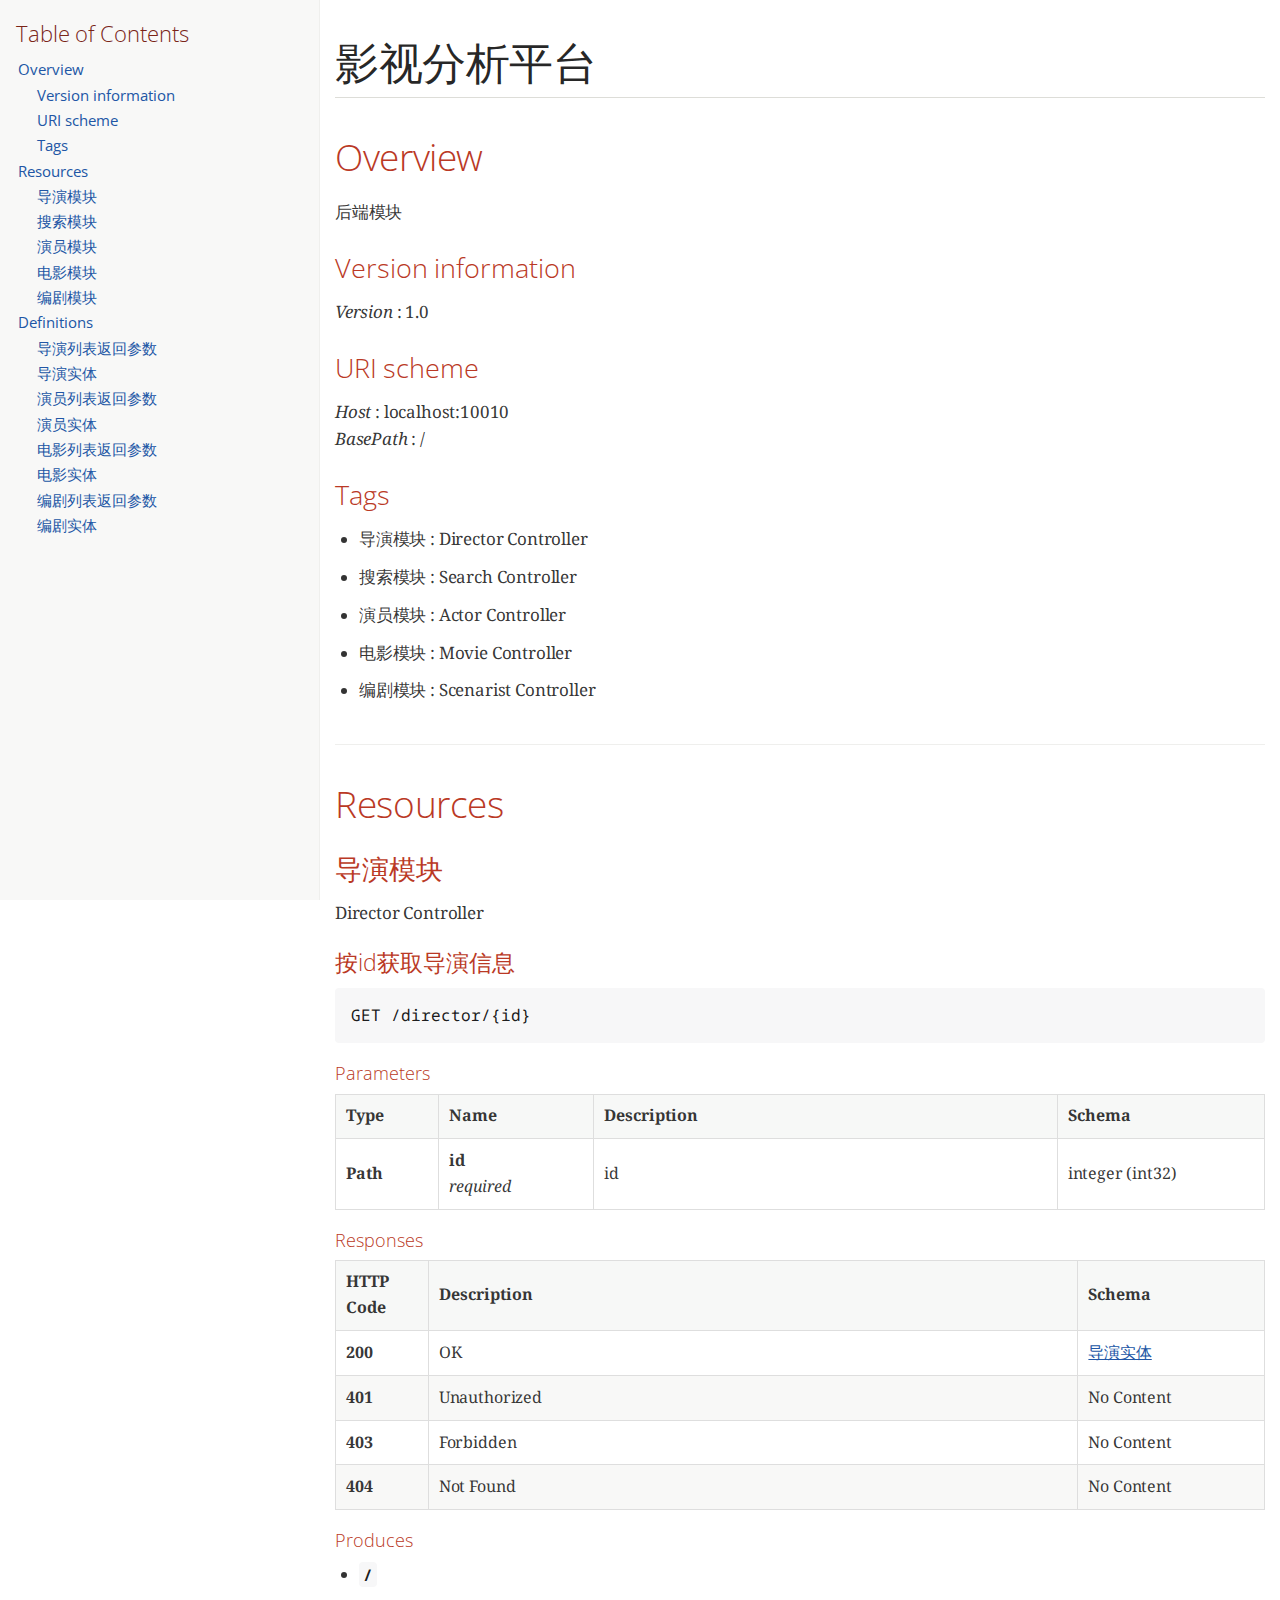
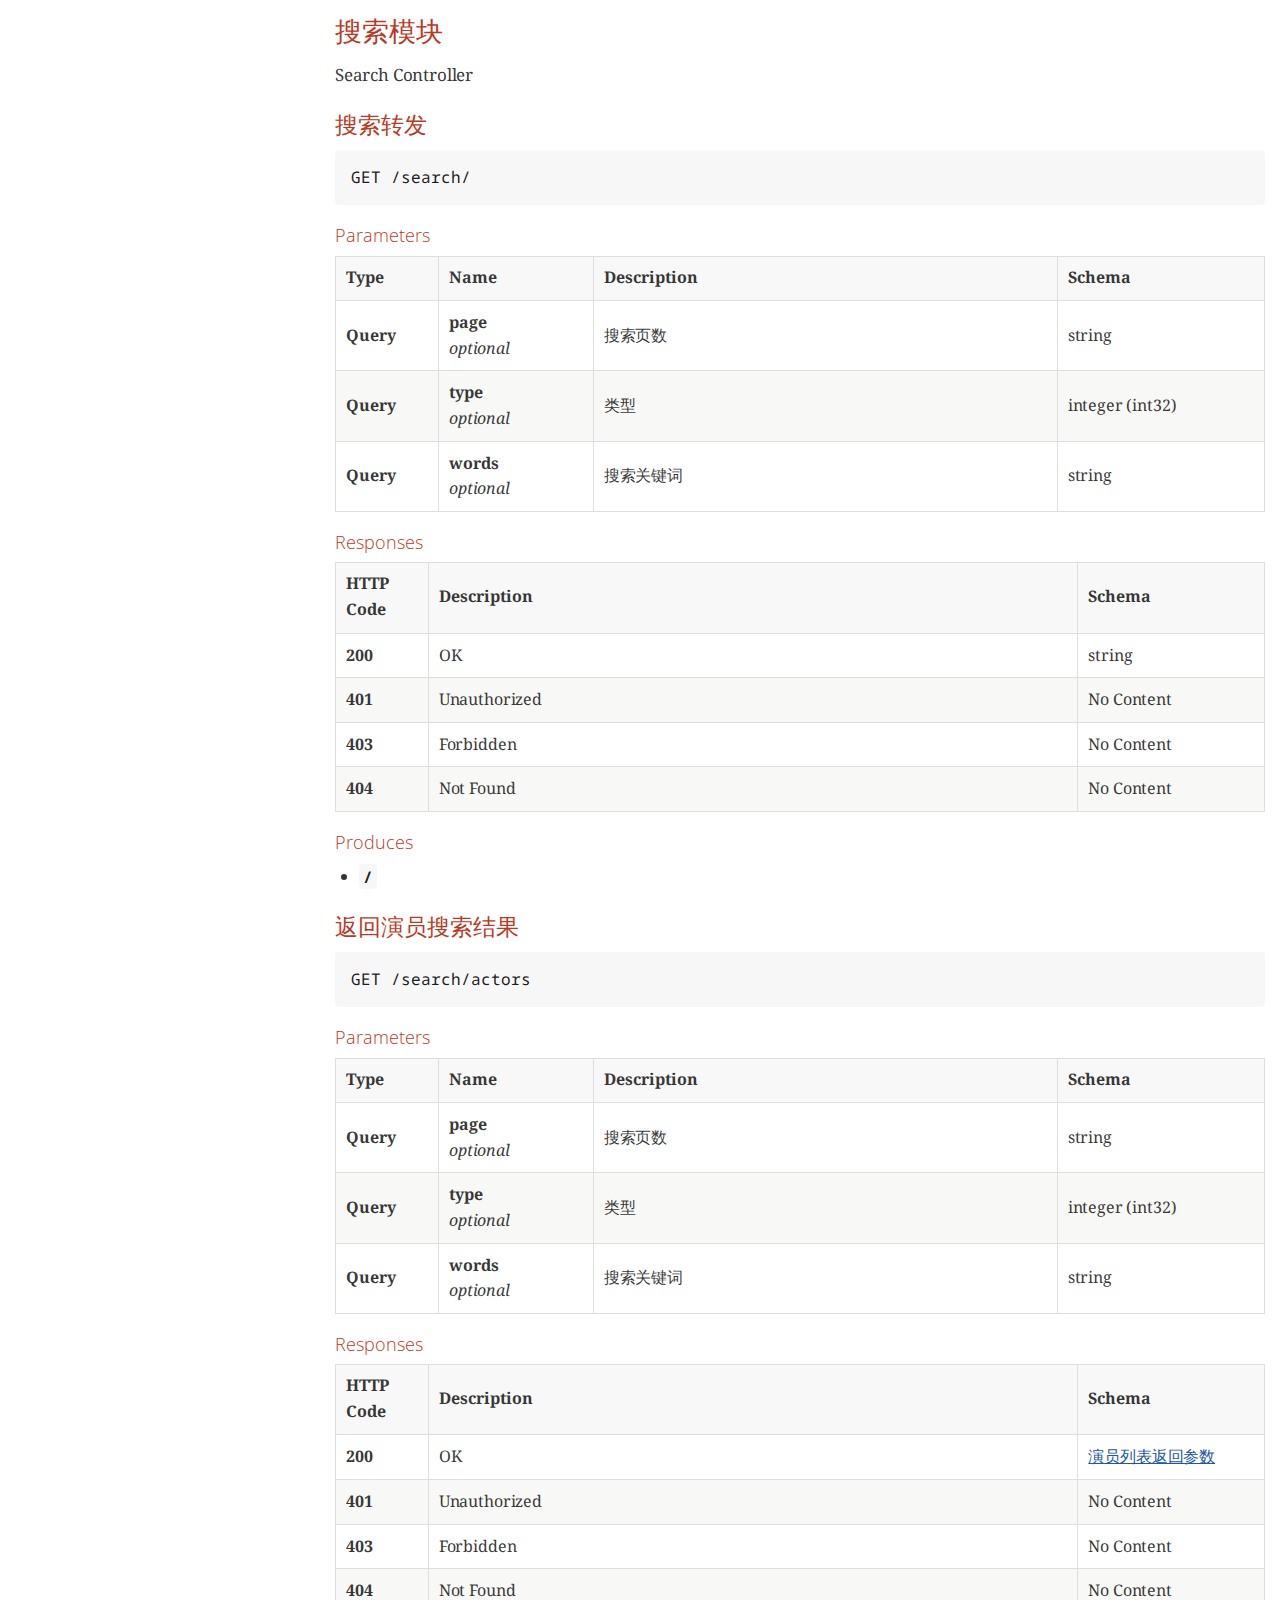
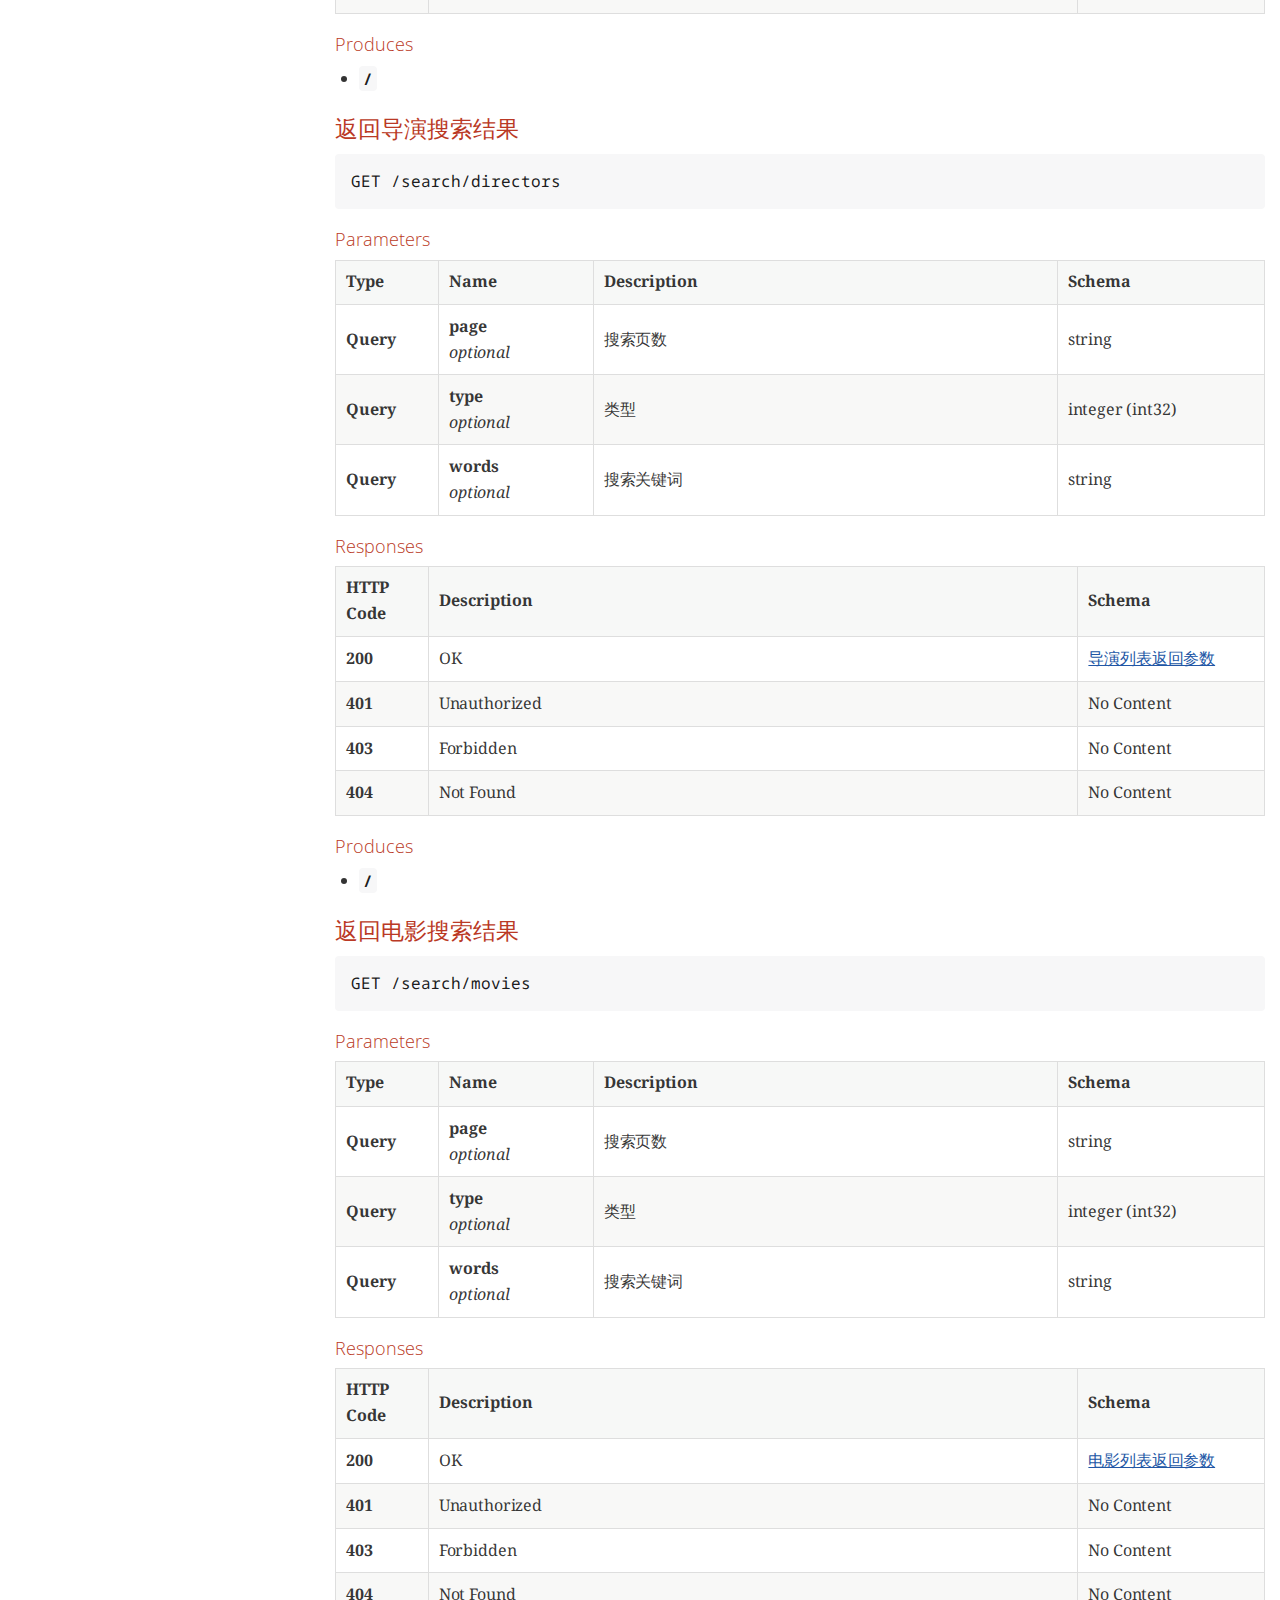
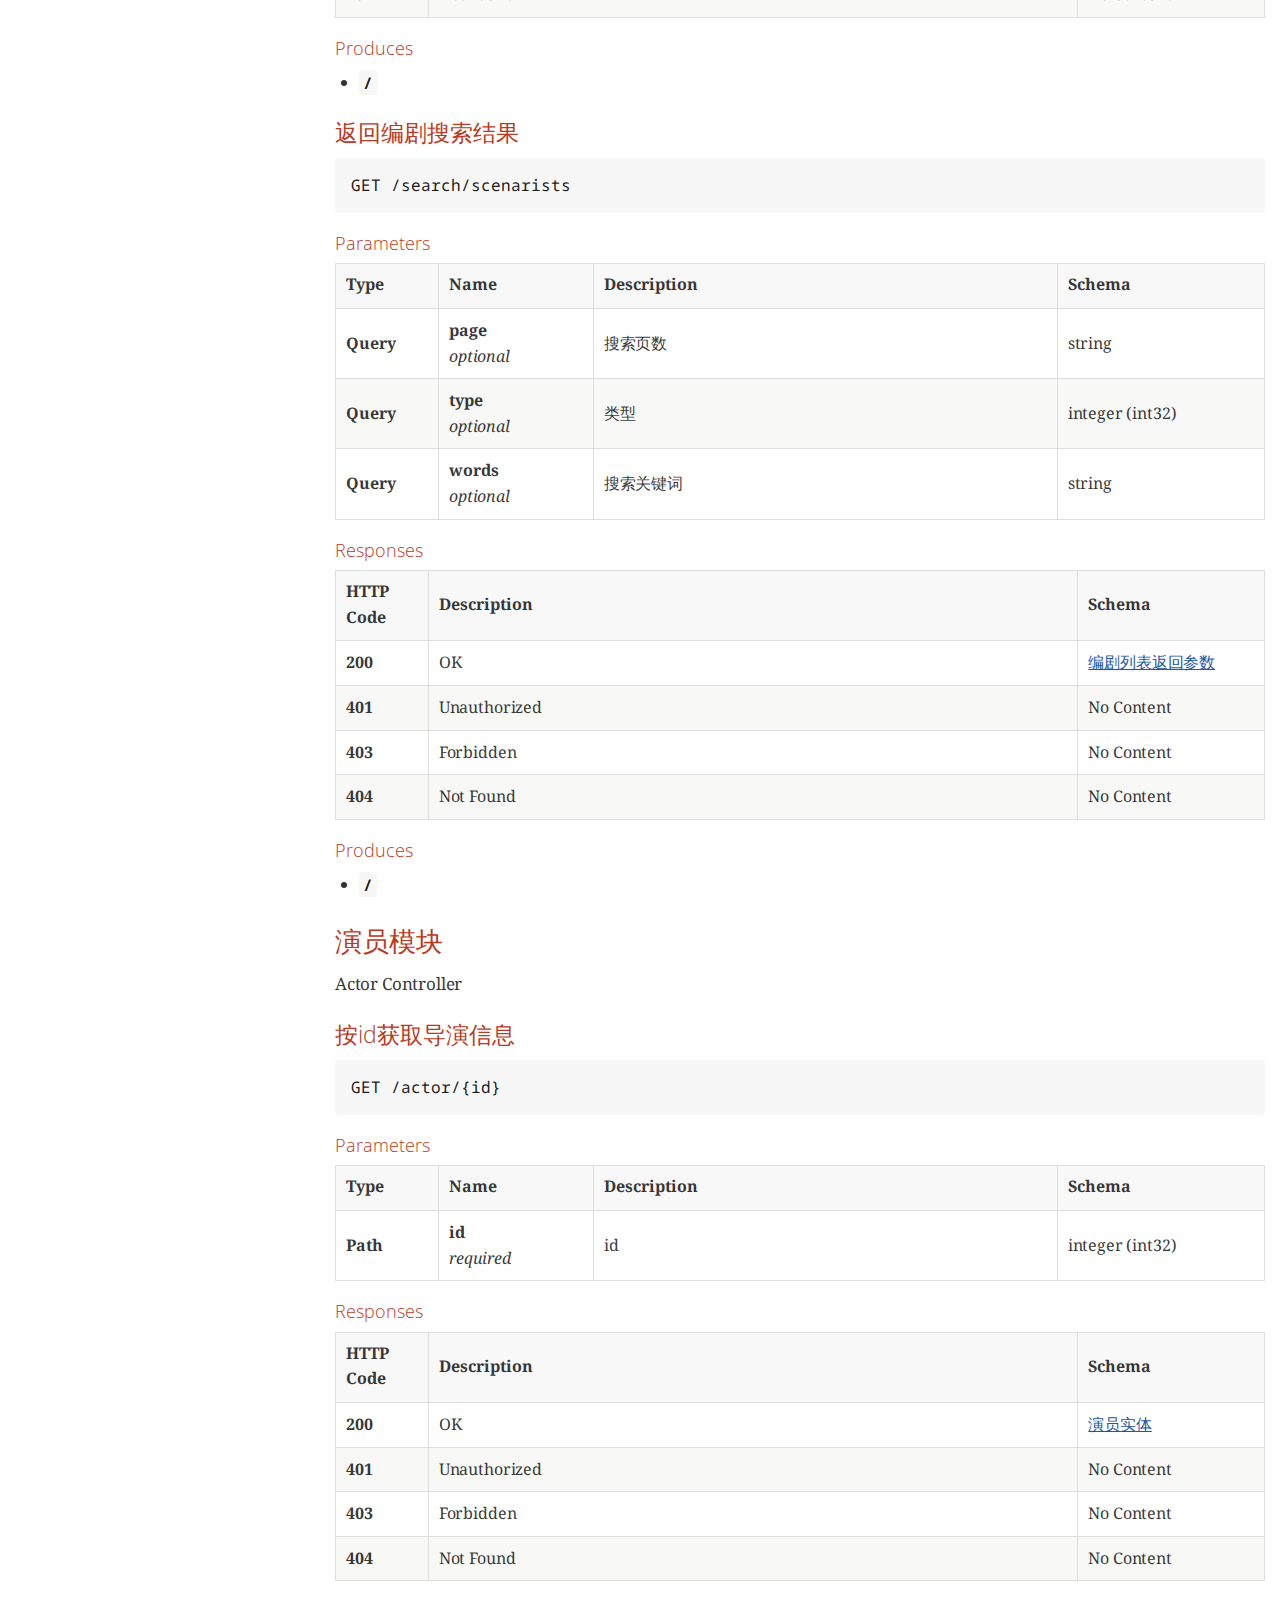
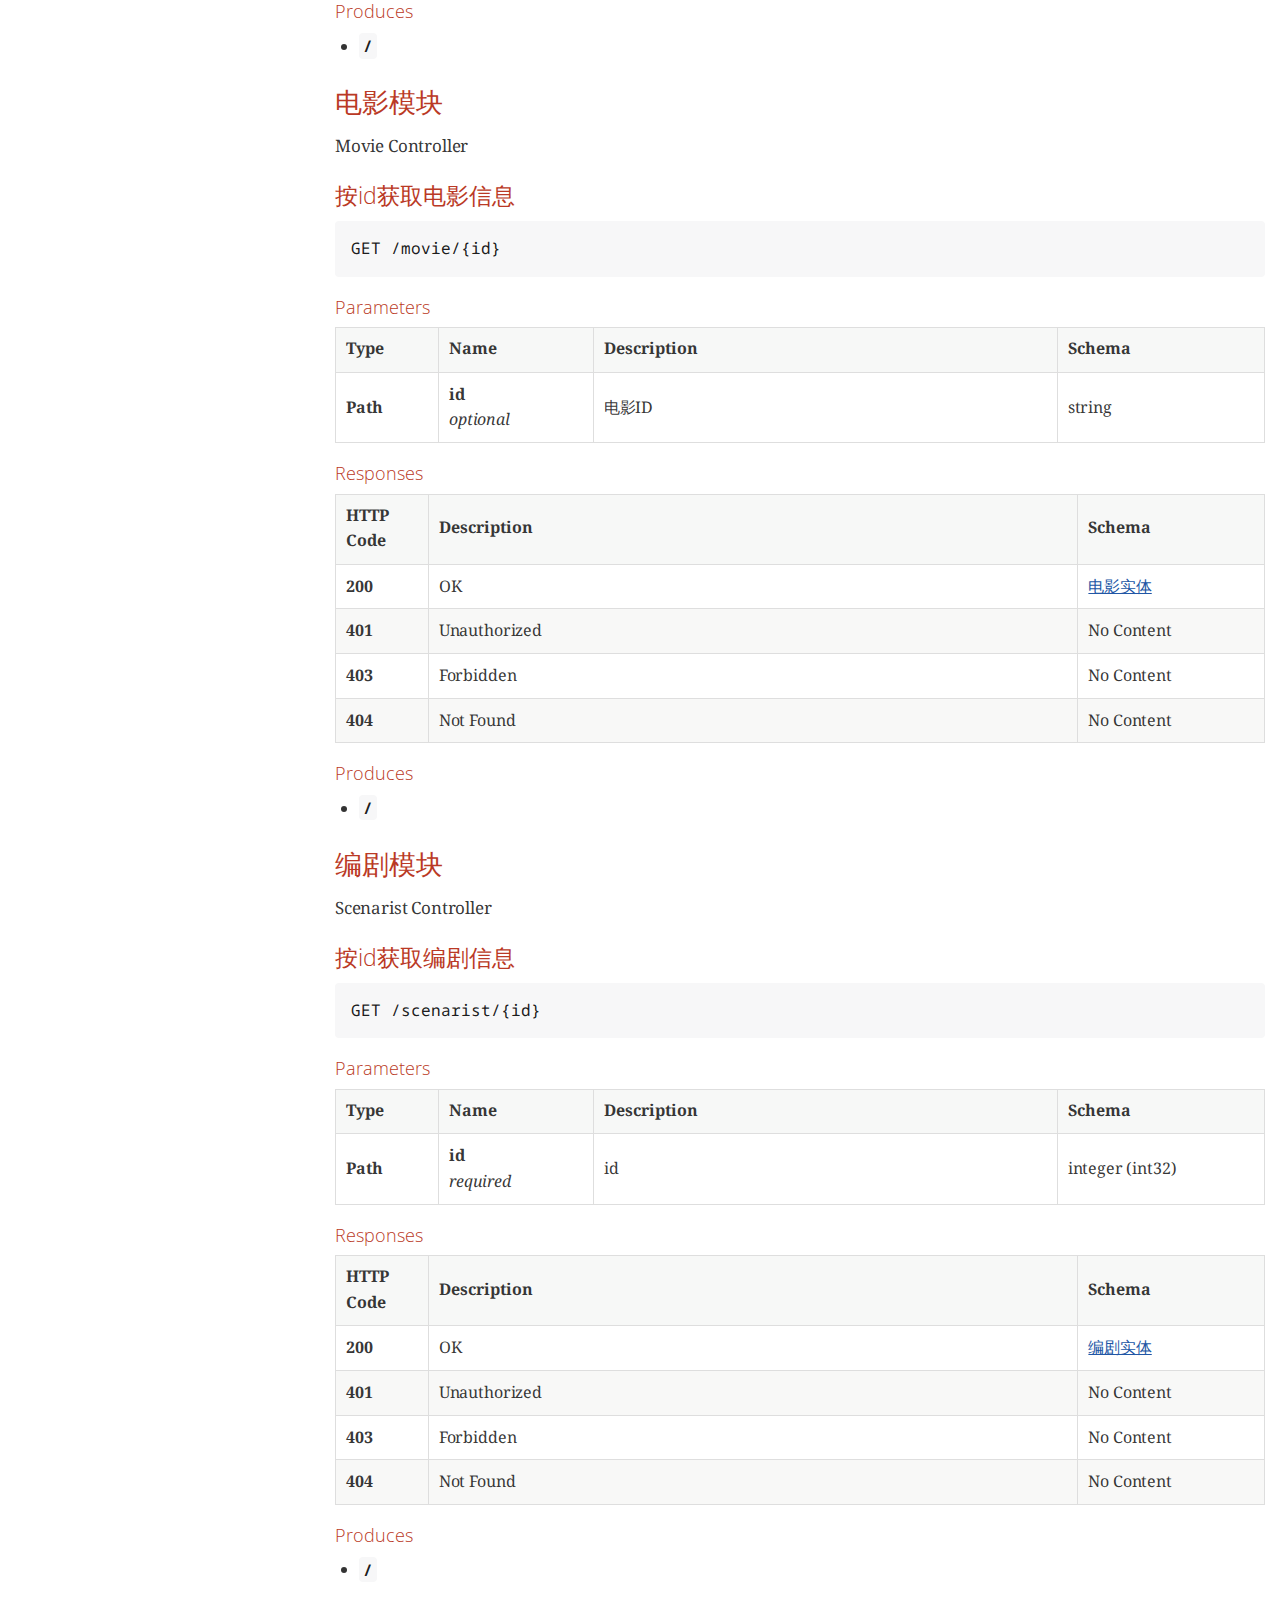
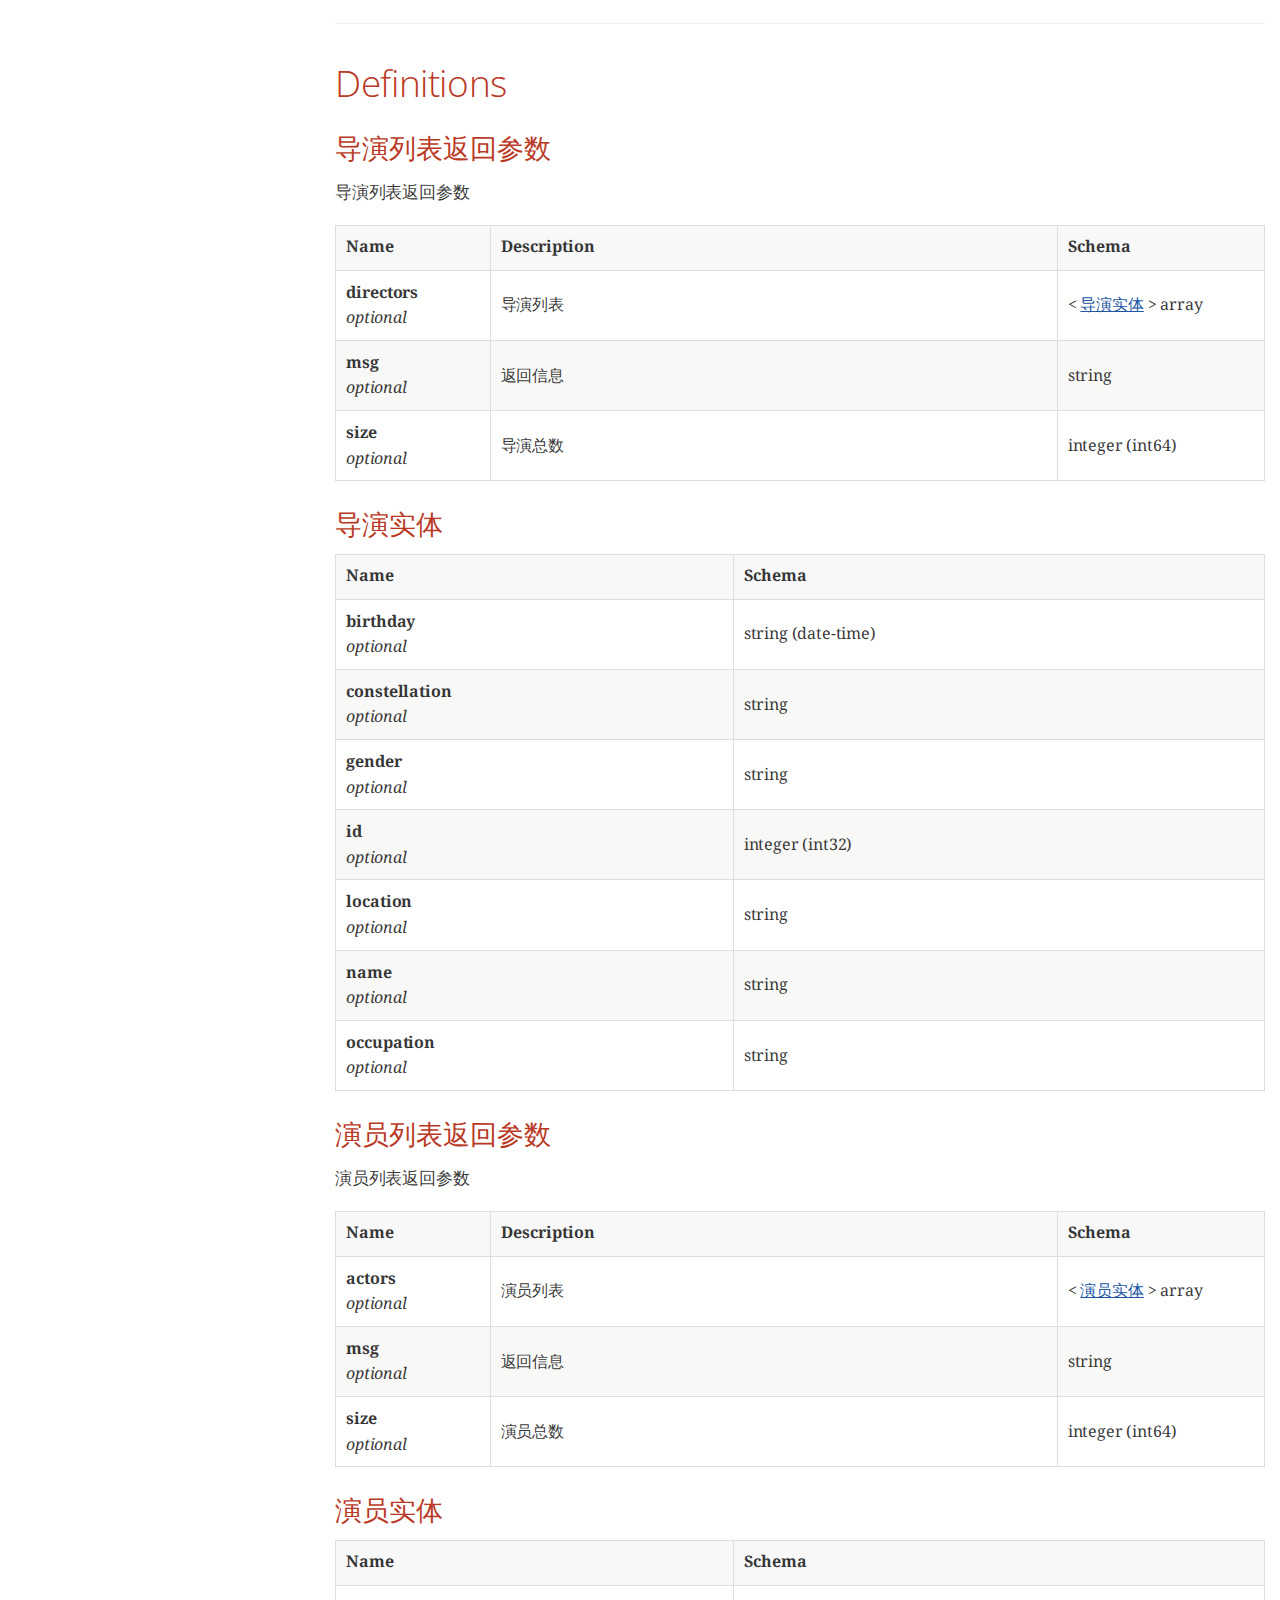
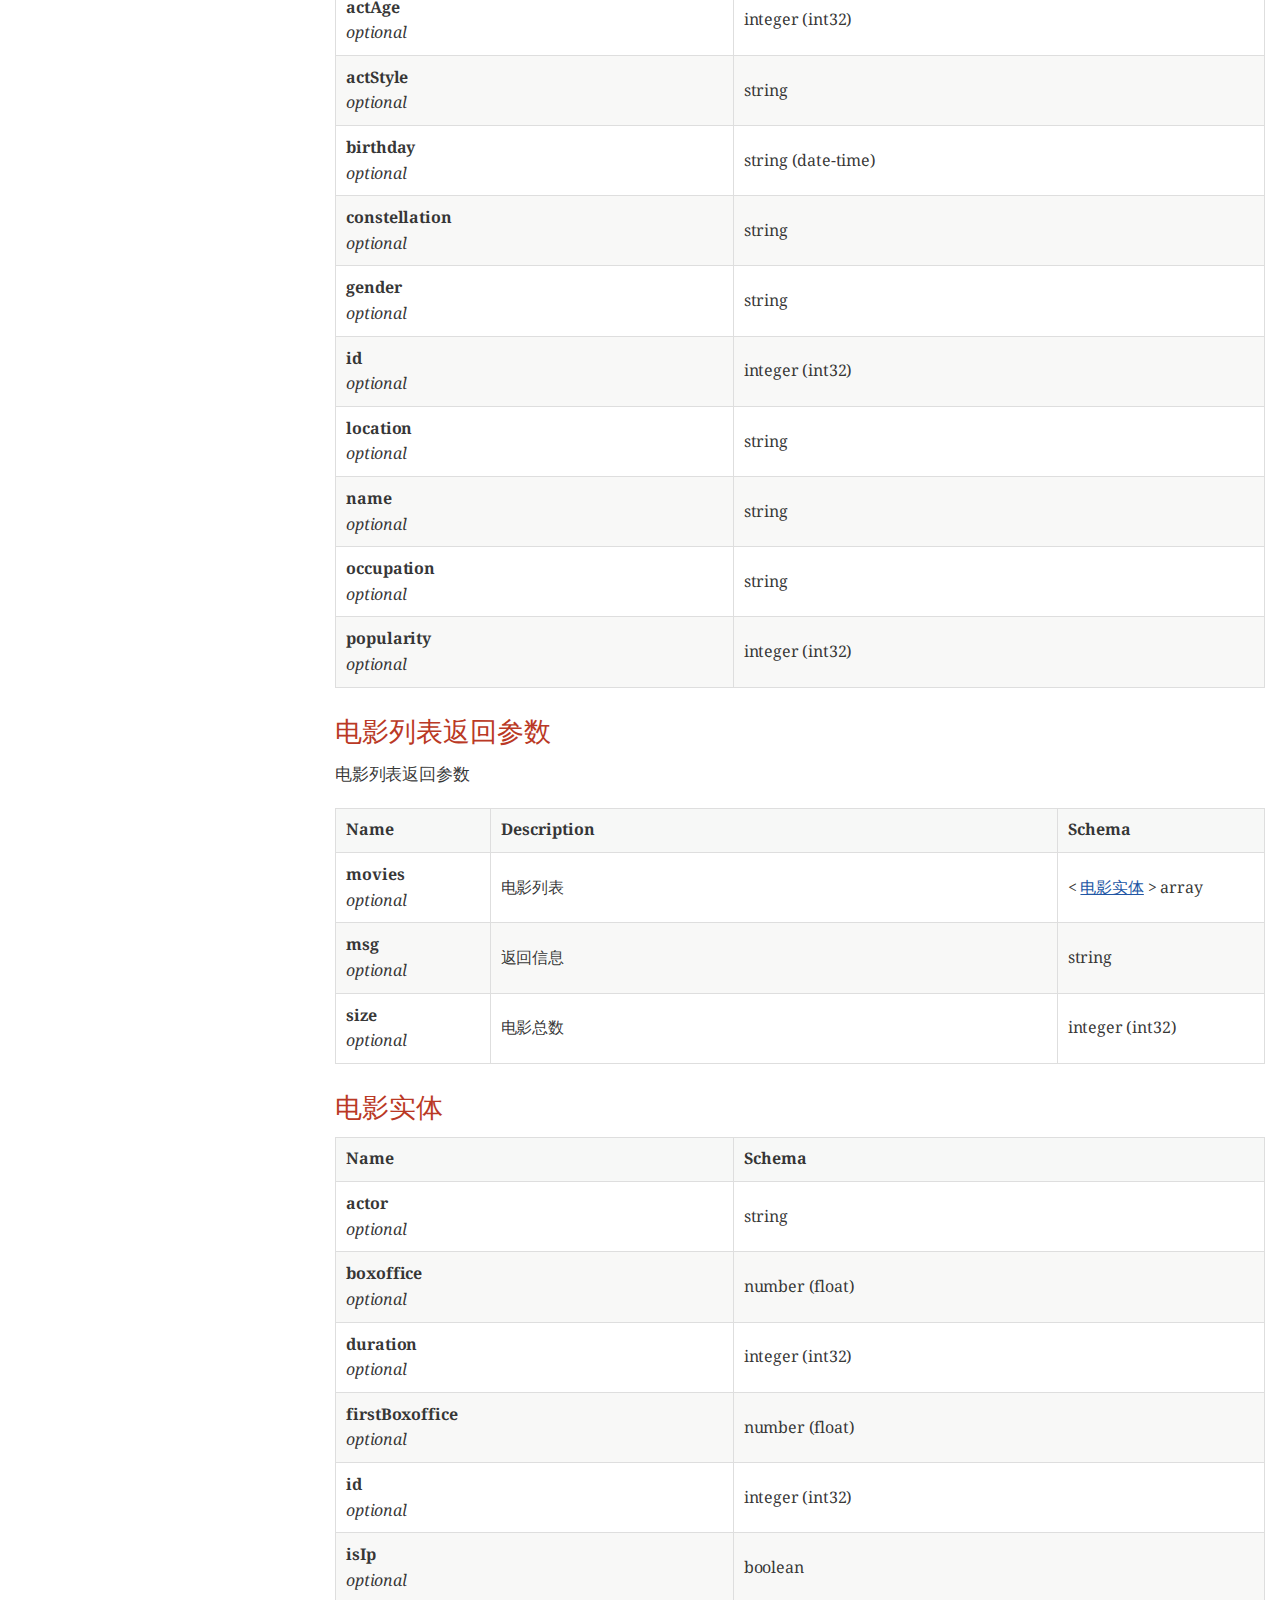
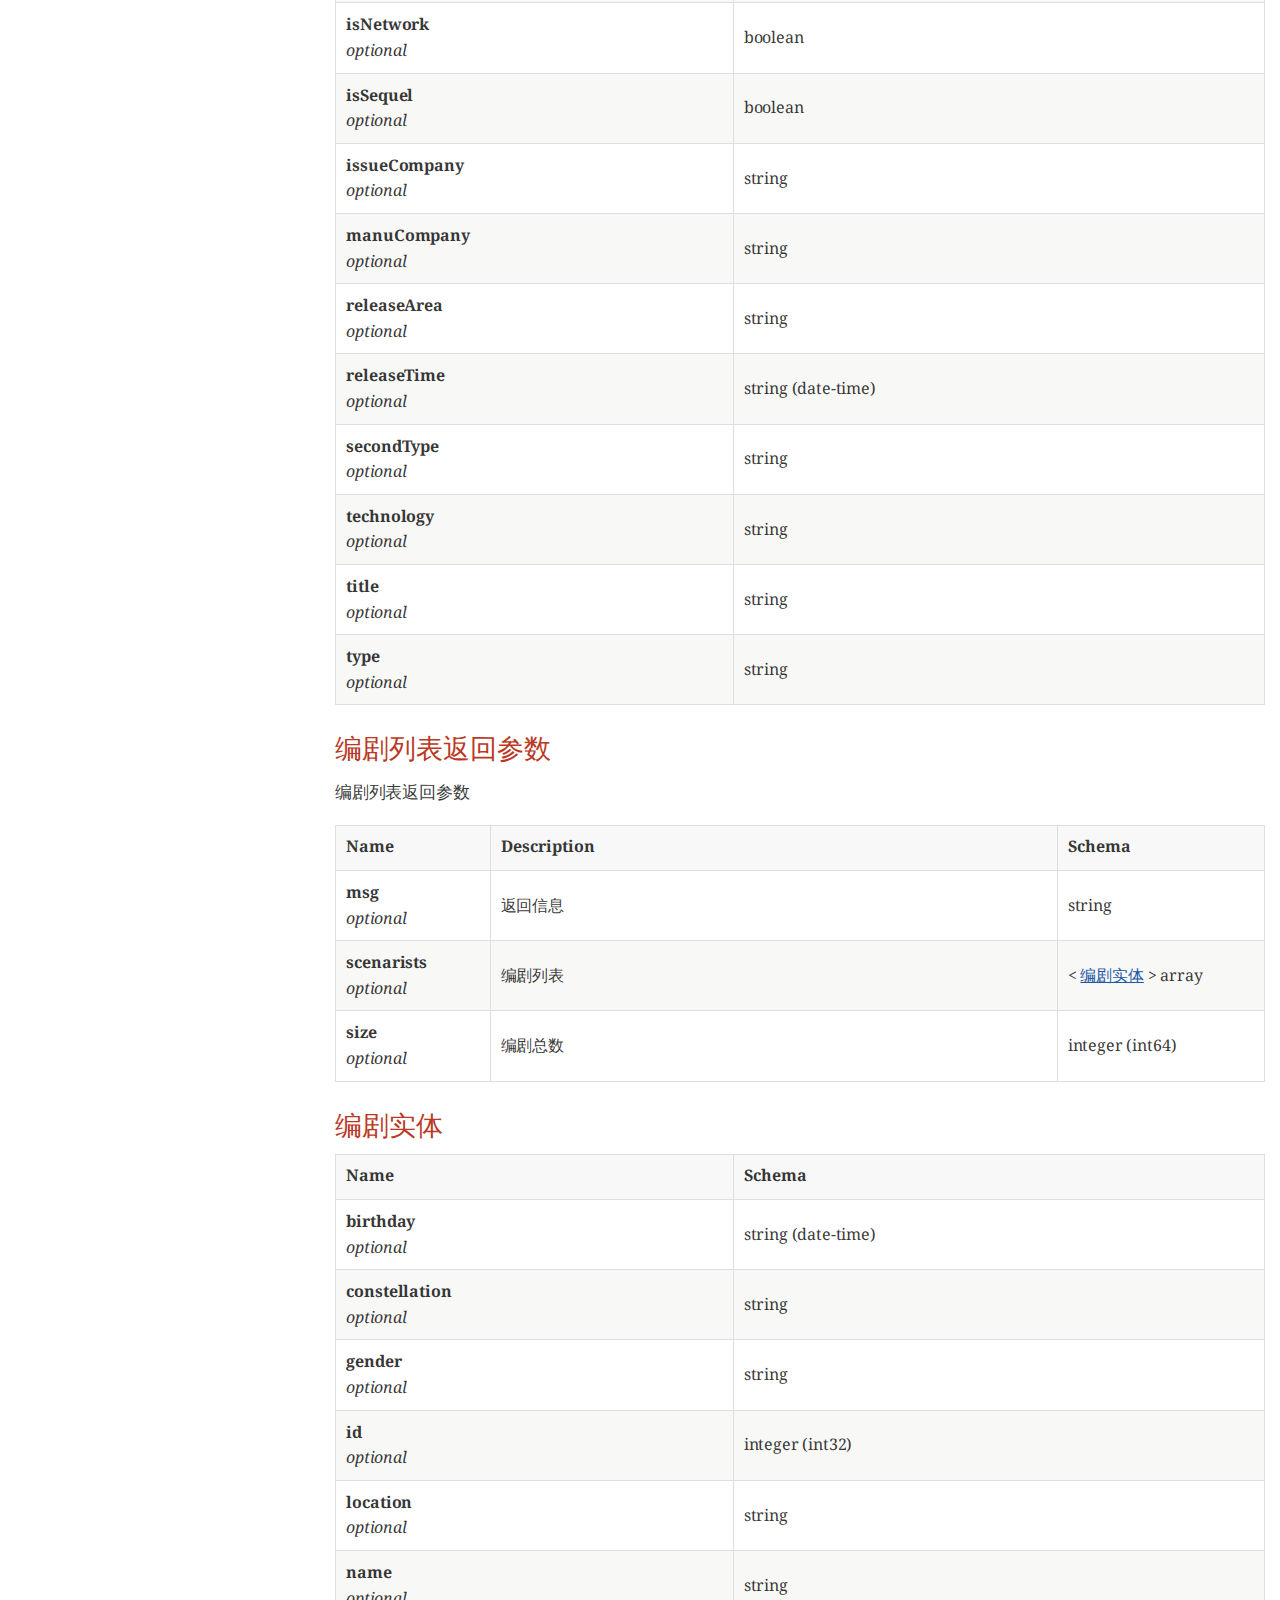
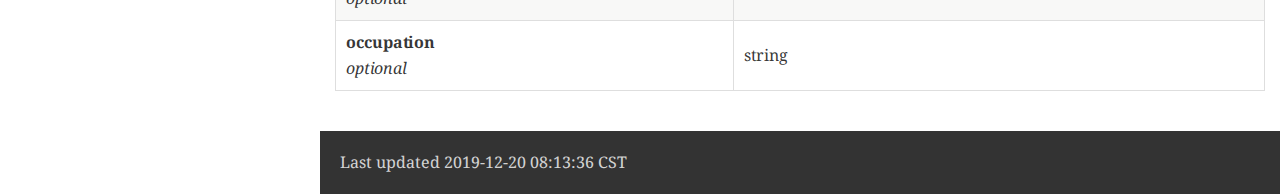
==== commit c71d48b9: "添加电影列表包含演员信息以及演员列表包含电影信息功能" ====
--- a/src/main/doc/api/html/api/html/api.html
+++ b/src/main/doc/api/html/api/html/api.html
@@ -531,13 +531,23 @@
 </li>
 <li><a href="#_paths">Resources</a>
 <ul class="sectlevel2">
-<li><a href="#_f1c2d4f95697034a58357385c9341f70">电影接口</a></li>
+<li><a href="#_9b043bd6e84fbf20f258524e66e219a9">导演模块</a></li>
+<li><a href="#_c40024e558be3335c126d476de1f66fb">搜索模块</a></li>
+<li><a href="#_b4d28ca6b6f8cce03fb4c8ded0fd39b5">演员模块</a></li>
+<li><a href="#_12cb463d51afa4209559789502453af6">电影模块</a></li>
+<li><a href="#_d36c5bfac8427c494568f4ed7115f16a">编剧模块</a></li>
 </ul>
 </li>
 <li><a href="#_definitions">Definitions</a>
 <ul class="sectlevel2">
+<li><a href="#_1f6f0c34b2165f7c7215e9de58dc0ced">导演列表返回参数</a></li>
+<li><a href="#_bc675cf2eacbf213929dab0ab26f4f0d">导演实体</a></li>
+<li><a href="#_671037054159828ebe23bc7d64ca4459">演员列表返回参数</a></li>
+<li><a href="#_d846822e36bc0d6556e348f882293271">演员实体</a></li>
 <li><a href="#_ccdecb5611a33f764e60c47a73067d02">电影列表返回参数</a></li>
 <li><a href="#_b22074a99a461072432c9de30dd80bf5">电影实体</a></li>
+<li><a href="#_d532ff37c2ede24f6cfcda00a821a620">编剧列表返回参数</a></li>
+<li><a href="#_b48c6f2d26957a71f57ce7373e3ad4b9">编剧实体</a></li>
 </ul>
 </li>
 </ul>
@@ -559,7 +569,7 @@
 <div class="sect2">
 <h3 id="_uri_scheme">URI scheme</h3>
 <div class="paragraph">
-<p><em>Host</em> : localhost:8080<br>
+<p><em>Host</em> : localhost:10010<br>
 <em>BasePath</em> : /</p>
 </div>
 </div>
@@ -568,7 +578,19 @@
 <div class="ulist">
 <ul>
 <li>
-<p>电影接口 : Movie Controller</p>
+<p>导演模块 : Director Controller</p>
+</li>
+<li>
+<p>搜索模块 : Search Controller</p>
+</li>
+<li>
+<p>演员模块 : Actor Controller</p>
+</li>
+<li>
+<p>电影模块 : Movie Controller</p>
+</li>
+<li>
+<p>编剧模块 : Scenarist Controller</p>
 </li>
 </ul>
 </div>
@@ -579,15 +601,15 @@
 <h2 id="_paths">Resources</h2>
 <div class="sectionbody">
 <div class="sect2">
-<h3 id="_f1c2d4f95697034a58357385c9341f70">电影接口</h3>
+<h3 id="_9b043bd6e84fbf20f258524e66e219a9">导演模块</h3>
 <div class="paragraph">
-<p>Movie Controller</p>
+<p>Director Controller</p>
 </div>
 <div class="sect3">
-<h4 id="_getmovieusingget">按id获取电影信息</h4>
+<h4 id="_getdirectorusingget">按id获取导演信息</h4>
 <div class="literalblock">
 <div class="content">
-<pre>GET /movie/{id}</pre>
+<pre>GET /director/{id}</pre>
 </div>
 </div>
 <div class="sect4">
@@ -611,9 +633,9 @@
 <tr>
 <td class="tableblock halign-left valign-middle"><p class="tableblock"><strong>Path</strong></p></td>
 <td class="tableblock halign-left valign-middle"><p class="tableblock"><strong>id</strong><br>
-<em>optional</em></p></td>
-<td class="tableblock halign-left valign-middle"><p class="tableblock">电影ID</p></td>
-<td class="tableblock halign-left valign-middle"><p class="tableblock">string</p></td>
+<em>required</em></p></td>
+<td class="tableblock halign-left valign-middle"><p class="tableblock">id</p></td>
+<td class="tableblock halign-left valign-middle"><p class="tableblock">integer (int32)</p></td>
 </tr>
 </tbody>
 </table>
@@ -637,7 +659,7 @@
 <tr>
 <td class="tableblock halign-left valign-middle"><p class="tableblock"><strong>200</strong></p></td>
 <td class="tableblock halign-left valign-middle"><p class="tableblock">OK</p></td>
-<td class="tableblock halign-left valign-middle"><p class="tableblock"><a href="#_b22074a99a461072432c9de30dd80bf5">电影实体</a></p></td>
+<td class="tableblock halign-left valign-middle"><p class="tableblock"><a href="#_bc675cf2eacbf213929dab0ab26f4f0d">导演实体</a></p></td>
 </tr>
 <tr>
 <td class="tableblock halign-left valign-middle"><p class="tableblock"><strong>401</strong></p></td>
@@ -668,11 +690,17 @@
 </div>
 </div>
 </div>
+</div>
+<div class="sect2">
+<h3 id="_c40024e558be3335c126d476de1f66fb">搜索模块</h3>
+<div class="paragraph">
+<p>Search Controller</p>
+</div>
 <div class="sect3">
-<h4 id="_getmoviesusingget">搜索结果</h4>
+<h4 id="_gettypeandwordsusingget">搜索转发</h4>
 <div class="literalblock">
 <div class="content">
-<pre>GET /search</pre>
+<pre>GET /search/</pre>
 </div>
 </div>
 <div class="sect4">
@@ -736,7 +764,7 @@
 <tr>
 <td class="tableblock halign-left valign-middle"><p class="tableblock"><strong>200</strong></p></td>
 <td class="tableblock halign-left valign-middle"><p class="tableblock">OK</p></td>
-<td class="tableblock halign-left valign-middle"><p class="tableblock"><a href="#_ccdecb5611a33f764e60c47a73067d02">电影列表返回参数</a></p></td>
+<td class="tableblock halign-left valign-middle"><p class="tableblock">string</p></td>
 </tr>
 <tr>
 <td class="tableblock halign-left valign-middle"><p class="tableblock"><strong>401</strong></p></td>
@@ -767,6 +795,675 @@
 </div>
 </div>
 </div>
+<div class="sect3">
+<h4 id="_getactorsusingget">返回演员搜索结果</h4>
+<div class="literalblock">
+<div class="content">
+<pre>GET /search/actors</pre>
+</div>
+</div>
+<div class="sect4">
+<h5 id="_parameters_3">Parameters</h5>
+<table class="tableblock frame-all grid-all spread">
+<colgroup>
+<col style="width: 11.1111%;">
+<col style="width: 16.6666%;">
+<col style="width: 50%;">
+<col style="width: 22.2223%;">
+</colgroup>
+<thead>
+<tr>
+<th class="tableblock halign-left valign-middle">Type</th>
+<th class="tableblock halign-left valign-middle">Name</th>
+<th class="tableblock halign-left valign-middle">Description</th>
+<th class="tableblock halign-left valign-middle">Schema</th>
+</tr>
+</thead>
+<tbody>
+<tr>
+<td class="tableblock halign-left valign-middle"><p class="tableblock"><strong>Query</strong></p></td>
+<td class="tableblock halign-left valign-middle"><p class="tableblock"><strong>page</strong><br>
+<em>optional</em></p></td>
+<td class="tableblock halign-left valign-middle"><p class="tableblock">搜索页数</p></td>
+<td class="tableblock halign-left valign-middle"><p class="tableblock">string</p></td>
+</tr>
+<tr>
+<td class="tableblock halign-left valign-middle"><p class="tableblock"><strong>Query</strong></p></td>
+<td class="tableblock halign-left valign-middle"><p class="tableblock"><strong>type</strong><br>
+<em>optional</em></p></td>
+<td class="tableblock halign-left valign-middle"><p class="tableblock">类型</p></td>
+<td class="tableblock halign-left valign-middle"><p class="tableblock">integer (int32)</p></td>
+</tr>
+<tr>
+<td class="tableblock halign-left valign-middle"><p class="tableblock"><strong>Query</strong></p></td>
+<td class="tableblock halign-left valign-middle"><p class="tableblock"><strong>words</strong><br>
+<em>optional</em></p></td>
+<td class="tableblock halign-left valign-middle"><p class="tableblock">搜索关键词</p></td>
+<td class="tableblock halign-left valign-middle"><p class="tableblock">string</p></td>
+</tr>
+</tbody>
+</table>
+</div>
+<div class="sect4">
+<h5 id="_responses_3">Responses</h5>
+<table class="tableblock frame-all grid-all spread">
+<colgroup>
+<col style="width: 10%;">
+<col style="width: 70%;">
+<col style="width: 20%;">
+</colgroup>
+<thead>
+<tr>
+<th class="tableblock halign-left valign-middle">HTTP Code</th>
+<th class="tableblock halign-left valign-middle">Description</th>
+<th class="tableblock halign-left valign-middle">Schema</th>
+</tr>
+</thead>
+<tbody>
+<tr>
+<td class="tableblock halign-left valign-middle"><p class="tableblock"><strong>200</strong></p></td>
+<td class="tableblock halign-left valign-middle"><p class="tableblock">OK</p></td>
+<td class="tableblock halign-left valign-middle"><p class="tableblock"><a href="#_671037054159828ebe23bc7d64ca4459">演员列表返回参数</a></p></td>
+</tr>
+<tr>
+<td class="tableblock halign-left valign-middle"><p class="tableblock"><strong>401</strong></p></td>
+<td class="tableblock halign-left valign-middle"><p class="tableblock">Unauthorized</p></td>
+<td class="tableblock halign-left valign-middle"><p class="tableblock">No Content</p></td>
+</tr>
+<tr>
+<td class="tableblock halign-left valign-middle"><p class="tableblock"><strong>403</strong></p></td>
+<td class="tableblock halign-left valign-middle"><p class="tableblock">Forbidden</p></td>
+<td class="tableblock halign-left valign-middle"><p class="tableblock">No Content</p></td>
+</tr>
+<tr>
+<td class="tableblock halign-left valign-middle"><p class="tableblock"><strong>404</strong></p></td>
+<td class="tableblock halign-left valign-middle"><p class="tableblock">Not Found</p></td>
+<td class="tableblock halign-left valign-middle"><p class="tableblock">No Content</p></td>
+</tr>
+</tbody>
+</table>
+</div>
+<div class="sect4">
+<h5 id="_produces_3">Produces</h5>
+<div class="ulist">
+<ul>
+<li>
+<p><code><strong>/</strong></code></p>
+</li>
+</ul>
+</div>
+</div>
+</div>
+<div class="sect3">
+<h4 id="_getdirectorsusingget">返回导演搜索结果</h4>
+<div class="literalblock">
+<div class="content">
+<pre>GET /search/directors</pre>
+</div>
+</div>
+<div class="sect4">
+<h5 id="_parameters_4">Parameters</h5>
+<table class="tableblock frame-all grid-all spread">
+<colgroup>
+<col style="width: 11.1111%;">
+<col style="width: 16.6666%;">
+<col style="width: 50%;">
+<col style="width: 22.2223%;">
+</colgroup>
+<thead>
+<tr>
+<th class="tableblock halign-left valign-middle">Type</th>
+<th class="tableblock halign-left valign-middle">Name</th>
+<th class="tableblock halign-left valign-middle">Description</th>
+<th class="tableblock halign-left valign-middle">Schema</th>
+</tr>
+</thead>
+<tbody>
+<tr>
+<td class="tableblock halign-left valign-middle"><p class="tableblock"><strong>Query</strong></p></td>
+<td class="tableblock halign-left valign-middle"><p class="tableblock"><strong>page</strong><br>
+<em>optional</em></p></td>
+<td class="tableblock halign-left valign-middle"><p class="tableblock">搜索页数</p></td>
+<td class="tableblock halign-left valign-middle"><p class="tableblock">string</p></td>
+</tr>
+<tr>
+<td class="tableblock halign-left valign-middle"><p class="tableblock"><strong>Query</strong></p></td>
+<td class="tableblock halign-left valign-middle"><p class="tableblock"><strong>type</strong><br>
+<em>optional</em></p></td>
+<td class="tableblock halign-left valign-middle"><p class="tableblock">类型</p></td>
+<td class="tableblock halign-left valign-middle"><p class="tableblock">integer (int32)</p></td>
+</tr>
+<tr>
+<td class="tableblock halign-left valign-middle"><p class="tableblock"><strong>Query</strong></p></td>
+<td class="tableblock halign-left valign-middle"><p class="tableblock"><strong>words</strong><br>
+<em>optional</em></p></td>
+<td class="tableblock halign-left valign-middle"><p class="tableblock">搜索关键词</p></td>
+<td class="tableblock halign-left valign-middle"><p class="tableblock">string</p></td>
+</tr>
+</tbody>
+</table>
+</div>
+<div class="sect4">
+<h5 id="_responses_4">Responses</h5>
+<table class="tableblock frame-all grid-all spread">
+<colgroup>
+<col style="width: 10%;">
+<col style="width: 70%;">
+<col style="width: 20%;">
+</colgroup>
+<thead>
+<tr>
+<th class="tableblock halign-left valign-middle">HTTP Code</th>
+<th class="tableblock halign-left valign-middle">Description</th>
+<th class="tableblock halign-left valign-middle">Schema</th>
+</tr>
+</thead>
+<tbody>
+<tr>
+<td class="tableblock halign-left valign-middle"><p class="tableblock"><strong>200</strong></p></td>
+<td class="tableblock halign-left valign-middle"><p class="tableblock">OK</p></td>
+<td class="tableblock halign-left valign-middle"><p class="tableblock"><a href="#_1f6f0c34b2165f7c7215e9de58dc0ced">导演列表返回参数</a></p></td>
+</tr>
+<tr>
+<td class="tableblock halign-left valign-middle"><p class="tableblock"><strong>401</strong></p></td>
+<td class="tableblock halign-left valign-middle"><p class="tableblock">Unauthorized</p></td>
+<td class="tableblock halign-left valign-middle"><p class="tableblock">No Content</p></td>
+</tr>
+<tr>
+<td class="tableblock halign-left valign-middle"><p class="tableblock"><strong>403</strong></p></td>
+<td class="tableblock halign-left valign-middle"><p class="tableblock">Forbidden</p></td>
+<td class="tableblock halign-left valign-middle"><p class="tableblock">No Content</p></td>
+</tr>
+<tr>
+<td class="tableblock halign-left valign-middle"><p class="tableblock"><strong>404</strong></p></td>
+<td class="tableblock halign-left valign-middle"><p class="tableblock">Not Found</p></td>
+<td class="tableblock halign-left valign-middle"><p class="tableblock">No Content</p></td>
+</tr>
+</tbody>
+</table>
+</div>
+<div class="sect4">
+<h5 id="_produces_4">Produces</h5>
+<div class="ulist">
+<ul>
+<li>
+<p><code><strong>/</strong></code></p>
+</li>
+</ul>
+</div>
+</div>
+</div>
+<div class="sect3">
+<h4 id="_getmoviesusingget">返回电影搜索结果</h4>
+<div class="literalblock">
+<div class="content">
+<pre>GET /search/movies</pre>
+</div>
+</div>
+<div class="sect4">
+<h5 id="_parameters_5">Parameters</h5>
+<table class="tableblock frame-all grid-all spread">
+<colgroup>
+<col style="width: 11.1111%;">
+<col style="width: 16.6666%;">
+<col style="width: 50%;">
+<col style="width: 22.2223%;">
+</colgroup>
+<thead>
+<tr>
+<th class="tableblock halign-left valign-middle">Type</th>
+<th class="tableblock halign-left valign-middle">Name</th>
+<th class="tableblock halign-left valign-middle">Description</th>
+<th class="tableblock halign-left valign-middle">Schema</th>
+</tr>
+</thead>
+<tbody>
+<tr>
+<td class="tableblock halign-left valign-middle"><p class="tableblock"><strong>Query</strong></p></td>
+<td class="tableblock halign-left valign-middle"><p class="tableblock"><strong>page</strong><br>
+<em>optional</em></p></td>
+<td class="tableblock halign-left valign-middle"><p class="tableblock">搜索页数</p></td>
+<td class="tableblock halign-left valign-middle"><p class="tableblock">string</p></td>
+</tr>
+<tr>
+<td class="tableblock halign-left valign-middle"><p class="tableblock"><strong>Query</strong></p></td>
+<td class="tableblock halign-left valign-middle"><p class="tableblock"><strong>type</strong><br>
+<em>optional</em></p></td>
+<td class="tableblock halign-left valign-middle"><p class="tableblock">类型</p></td>
+<td class="tableblock halign-left valign-middle"><p class="tableblock">integer (int32)</p></td>
+</tr>
+<tr>
+<td class="tableblock halign-left valign-middle"><p class="tableblock"><strong>Query</strong></p></td>
+<td class="tableblock halign-left valign-middle"><p class="tableblock"><strong>words</strong><br>
+<em>optional</em></p></td>
+<td class="tableblock halign-left valign-middle"><p class="tableblock">搜索关键词</p></td>
+<td class="tableblock halign-left valign-middle"><p class="tableblock">string</p></td>
+</tr>
+</tbody>
+</table>
+</div>
+<div class="sect4">
+<h5 id="_responses_5">Responses</h5>
+<table class="tableblock frame-all grid-all spread">
+<colgroup>
+<col style="width: 10%;">
+<col style="width: 70%;">
+<col style="width: 20%;">
+</colgroup>
+<thead>
+<tr>
+<th class="tableblock halign-left valign-middle">HTTP Code</th>
+<th class="tableblock halign-left valign-middle">Description</th>
+<th class="tableblock halign-left valign-middle">Schema</th>
+</tr>
+</thead>
+<tbody>
+<tr>
+<td class="tableblock halign-left valign-middle"><p class="tableblock"><strong>200</strong></p></td>
+<td class="tableblock halign-left valign-middle"><p class="tableblock">OK</p></td>
+<td class="tableblock halign-left valign-middle"><p class="tableblock"><a href="#_ccdecb5611a33f764e60c47a73067d02">电影列表返回参数</a></p></td>
+</tr>
+<tr>
+<td class="tableblock halign-left valign-middle"><p class="tableblock"><strong>401</strong></p></td>
+<td class="tableblock halign-left valign-middle"><p class="tableblock">Unauthorized</p></td>
+<td class="tableblock halign-left valign-middle"><p class="tableblock">No Content</p></td>
+</tr>
+<tr>
+<td class="tableblock halign-left valign-middle"><p class="tableblock"><strong>403</strong></p></td>
+<td class="tableblock halign-left valign-middle"><p class="tableblock">Forbidden</p></td>
+<td class="tableblock halign-left valign-middle"><p class="tableblock">No Content</p></td>
+</tr>
+<tr>
+<td class="tableblock halign-left valign-middle"><p class="tableblock"><strong>404</strong></p></td>
+<td class="tableblock halign-left valign-middle"><p class="tableblock">Not Found</p></td>
+<td class="tableblock halign-left valign-middle"><p class="tableblock">No Content</p></td>
+</tr>
+</tbody>
+</table>
+</div>
+<div class="sect4">
+<h5 id="_produces_5">Produces</h5>
+<div class="ulist">
+<ul>
+<li>
+<p><code><strong>/</strong></code></p>
+</li>
+</ul>
+</div>
+</div>
+</div>
+<div class="sect3">
+<h4 id="_getscenaristsusingget">返回编剧搜索结果</h4>
+<div class="literalblock">
+<div class="content">
+<pre>GET /search/scenarists</pre>
+</div>
+</div>
+<div class="sect4">
+<h5 id="_parameters_6">Parameters</h5>
+<table class="tableblock frame-all grid-all spread">
+<colgroup>
+<col style="width: 11.1111%;">
+<col style="width: 16.6666%;">
+<col style="width: 50%;">
+<col style="width: 22.2223%;">
+</colgroup>
+<thead>
+<tr>
+<th class="tableblock halign-left valign-middle">Type</th>
+<th class="tableblock halign-left valign-middle">Name</th>
+<th class="tableblock halign-left valign-middle">Description</th>
+<th class="tableblock halign-left valign-middle">Schema</th>
+</tr>
+</thead>
+<tbody>
+<tr>
+<td class="tableblock halign-left valign-middle"><p class="tableblock"><strong>Query</strong></p></td>
+<td class="tableblock halign-left valign-middle"><p class="tableblock"><strong>page</strong><br>
+<em>optional</em></p></td>
+<td class="tableblock halign-left valign-middle"><p class="tableblock">搜索页数</p></td>
+<td class="tableblock halign-left valign-middle"><p class="tableblock">string</p></td>
+</tr>
+<tr>
+<td class="tableblock halign-left valign-middle"><p class="tableblock"><strong>Query</strong></p></td>
+<td class="tableblock halign-left valign-middle"><p class="tableblock"><strong>type</strong><br>
+<em>optional</em></p></td>
+<td class="tableblock halign-left valign-middle"><p class="tableblock">类型</p></td>
+<td class="tableblock halign-left valign-middle"><p class="tableblock">integer (int32)</p></td>
+</tr>
+<tr>
+<td class="tableblock halign-left valign-middle"><p class="tableblock"><strong>Query</strong></p></td>
+<td class="tableblock halign-left valign-middle"><p class="tableblock"><strong>words</strong><br>
+<em>optional</em></p></td>
+<td class="tableblock halign-left valign-middle"><p class="tableblock">搜索关键词</p></td>
+<td class="tableblock halign-left valign-middle"><p class="tableblock">string</p></td>
+</tr>
+</tbody>
+</table>
+</div>
+<div class="sect4">
+<h5 id="_responses_6">Responses</h5>
+<table class="tableblock frame-all grid-all spread">
+<colgroup>
+<col style="width: 10%;">
+<col style="width: 70%;">
+<col style="width: 20%;">
+</colgroup>
+<thead>
+<tr>
+<th class="tableblock halign-left valign-middle">HTTP Code</th>
+<th class="tableblock halign-left valign-middle">Description</th>
+<th class="tableblock halign-left valign-middle">Schema</th>
+</tr>
+</thead>
+<tbody>
+<tr>
+<td class="tableblock halign-left valign-middle"><p class="tableblock"><strong>200</strong></p></td>
+<td class="tableblock halign-left valign-middle"><p class="tableblock">OK</p></td>
+<td class="tableblock halign-left valign-middle"><p class="tableblock"><a href="#_d532ff37c2ede24f6cfcda00a821a620">编剧列表返回参数</a></p></td>
+</tr>
+<tr>
+<td class="tableblock halign-left valign-middle"><p class="tableblock"><strong>401</strong></p></td>
+<td class="tableblock halign-left valign-middle"><p class="tableblock">Unauthorized</p></td>
+<td class="tableblock halign-left valign-middle"><p class="tableblock">No Content</p></td>
+</tr>
+<tr>
+<td class="tableblock halign-left valign-middle"><p class="tableblock"><strong>403</strong></p></td>
+<td class="tableblock halign-left valign-middle"><p class="tableblock">Forbidden</p></td>
+<td class="tableblock halign-left valign-middle"><p class="tableblock">No Content</p></td>
+</tr>
+<tr>
+<td class="tableblock halign-left valign-middle"><p class="tableblock"><strong>404</strong></p></td>
+<td class="tableblock halign-left valign-middle"><p class="tableblock">Not Found</p></td>
+<td class="tableblock halign-left valign-middle"><p class="tableblock">No Content</p></td>
+</tr>
+</tbody>
+</table>
+</div>
+<div class="sect4">
+<h5 id="_produces_6">Produces</h5>
+<div class="ulist">
+<ul>
+<li>
+<p><code><strong>/</strong></code></p>
+</li>
+</ul>
+</div>
+</div>
+</div>
+</div>
+<div class="sect2">
+<h3 id="_b4d28ca6b6f8cce03fb4c8ded0fd39b5">演员模块</h3>
+<div class="paragraph">
+<p>Actor Controller</p>
+</div>
+<div class="sect3">
+<h4 id="_getactorusingget">按id获取导演信息</h4>
+<div class="literalblock">
+<div class="content">
+<pre>GET /actor/{id}</pre>
+</div>
+</div>
+<div class="sect4">
+<h5 id="_parameters_7">Parameters</h5>
+<table class="tableblock frame-all grid-all spread">
+<colgroup>
+<col style="width: 11.1111%;">
+<col style="width: 16.6666%;">
+<col style="width: 50%;">
+<col style="width: 22.2223%;">
+</colgroup>
+<thead>
+<tr>
+<th class="tableblock halign-left valign-middle">Type</th>
+<th class="tableblock halign-left valign-middle">Name</th>
+<th class="tableblock halign-left valign-middle">Description</th>
+<th class="tableblock halign-left valign-middle">Schema</th>
+</tr>
+</thead>
+<tbody>
+<tr>
+<td class="tableblock halign-left valign-middle"><p class="tableblock"><strong>Path</strong></p></td>
+<td class="tableblock halign-left valign-middle"><p class="tableblock"><strong>id</strong><br>
+<em>required</em></p></td>
+<td class="tableblock halign-left valign-middle"><p class="tableblock">id</p></td>
+<td class="tableblock halign-left valign-middle"><p class="tableblock">integer (int32)</p></td>
+</tr>
+</tbody>
+</table>
+</div>
+<div class="sect4">
+<h5 id="_responses_7">Responses</h5>
+<table class="tableblock frame-all grid-all spread">
+<colgroup>
+<col style="width: 10%;">
+<col style="width: 70%;">
+<col style="width: 20%;">
+</colgroup>
+<thead>
+<tr>
+<th class="tableblock halign-left valign-middle">HTTP Code</th>
+<th class="tableblock halign-left valign-middle">Description</th>
+<th class="tableblock halign-left valign-middle">Schema</th>
+</tr>
+</thead>
+<tbody>
+<tr>
+<td class="tableblock halign-left valign-middle"><p class="tableblock"><strong>200</strong></p></td>
+<td class="tableblock halign-left valign-middle"><p class="tableblock">OK</p></td>
+<td class="tableblock halign-left valign-middle"><p class="tableblock"><a href="#_d846822e36bc0d6556e348f882293271">演员实体</a></p></td>
+</tr>
+<tr>
+<td class="tableblock halign-left valign-middle"><p class="tableblock"><strong>401</strong></p></td>
+<td class="tableblock halign-left valign-middle"><p class="tableblock">Unauthorized</p></td>
+<td class="tableblock halign-left valign-middle"><p class="tableblock">No Content</p></td>
+</tr>
+<tr>
+<td class="tableblock halign-left valign-middle"><p class="tableblock"><strong>403</strong></p></td>
+<td class="tableblock halign-left valign-middle"><p class="tableblock">Forbidden</p></td>
+<td class="tableblock halign-left valign-middle"><p class="tableblock">No Content</p></td>
+</tr>
+<tr>
+<td class="tableblock halign-left valign-middle"><p class="tableblock"><strong>404</strong></p></td>
+<td class="tableblock halign-left valign-middle"><p class="tableblock">Not Found</p></td>
+<td class="tableblock halign-left valign-middle"><p class="tableblock">No Content</p></td>
+</tr>
+</tbody>
+</table>
+</div>
+<div class="sect4">
+<h5 id="_produces_7">Produces</h5>
+<div class="ulist">
+<ul>
+<li>
+<p><code><strong>/</strong></code></p>
+</li>
+</ul>
+</div>
+</div>
+</div>
+</div>
+<div class="sect2">
+<h3 id="_12cb463d51afa4209559789502453af6">电影模块</h3>
+<div class="paragraph">
+<p>Movie Controller</p>
+</div>
+<div class="sect3">
+<h4 id="_getmovieusingget">按id获取电影信息</h4>
+<div class="literalblock">
+<div class="content">
+<pre>GET /movie/{id}</pre>
+</div>
+</div>
+<div class="sect4">
+<h5 id="_parameters_8">Parameters</h5>
+<table class="tableblock frame-all grid-all spread">
+<colgroup>
+<col style="width: 11.1111%;">
+<col style="width: 16.6666%;">
+<col style="width: 50%;">
+<col style="width: 22.2223%;">
+</colgroup>
+<thead>
+<tr>
+<th class="tableblock halign-left valign-middle">Type</th>
+<th class="tableblock halign-left valign-middle">Name</th>
+<th class="tableblock halign-left valign-middle">Description</th>
+<th class="tableblock halign-left valign-middle">Schema</th>
+</tr>
+</thead>
+<tbody>
+<tr>
+<td class="tableblock halign-left valign-middle"><p class="tableblock"><strong>Path</strong></p></td>
+<td class="tableblock halign-left valign-middle"><p class="tableblock"><strong>id</strong><br>
+<em>optional</em></p></td>
+<td class="tableblock halign-left valign-middle"><p class="tableblock">电影ID</p></td>
+<td class="tableblock halign-left valign-middle"><p class="tableblock">string</p></td>
+</tr>
+</tbody>
+</table>
+</div>
+<div class="sect4">
+<h5 id="_responses_8">Responses</h5>
+<table class="tableblock frame-all grid-all spread">
+<colgroup>
+<col style="width: 10%;">
+<col style="width: 70%;">
+<col style="width: 20%;">
+</colgroup>
+<thead>
+<tr>
+<th class="tableblock halign-left valign-middle">HTTP Code</th>
+<th class="tableblock halign-left valign-middle">Description</th>
+<th class="tableblock halign-left valign-middle">Schema</th>
+</tr>
+</thead>
+<tbody>
+<tr>
+<td class="tableblock halign-left valign-middle"><p class="tableblock"><strong>200</strong></p></td>
+<td class="tableblock halign-left valign-middle"><p class="tableblock">OK</p></td>
+<td class="tableblock halign-left valign-middle"><p class="tableblock"><a href="#_b22074a99a461072432c9de30dd80bf5">电影实体</a></p></td>
+</tr>
+<tr>
+<td class="tableblock halign-left valign-middle"><p class="tableblock"><strong>401</strong></p></td>
+<td class="tableblock halign-left valign-middle"><p class="tableblock">Unauthorized</p></td>
+<td class="tableblock halign-left valign-middle"><p class="tableblock">No Content</p></td>
+</tr>
+<tr>
+<td class="tableblock halign-left valign-middle"><p class="tableblock"><strong>403</strong></p></td>
+<td class="tableblock halign-left valign-middle"><p class="tableblock">Forbidden</p></td>
+<td class="tableblock halign-left valign-middle"><p class="tableblock">No Content</p></td>
+</tr>
+<tr>
+<td class="tableblock halign-left valign-middle"><p class="tableblock"><strong>404</strong></p></td>
+<td class="tableblock halign-left valign-middle"><p class="tableblock">Not Found</p></td>
+<td class="tableblock halign-left valign-middle"><p class="tableblock">No Content</p></td>
+</tr>
+</tbody>
+</table>
+</div>
+<div class="sect4">
+<h5 id="_produces_8">Produces</h5>
+<div class="ulist">
+<ul>
+<li>
+<p><code><strong>/</strong></code></p>
+</li>
+</ul>
+</div>
+</div>
+</div>
+</div>
+<div class="sect2">
+<h3 id="_d36c5bfac8427c494568f4ed7115f16a">编剧模块</h3>
+<div class="paragraph">
+<p>Scenarist Controller</p>
+</div>
+<div class="sect3">
+<h4 id="_getscenaristusingget">按id获取编剧信息</h4>
+<div class="literalblock">
+<div class="content">
+<pre>GET /scenarist/{id}</pre>
+</div>
+</div>
+<div class="sect4">
+<h5 id="_parameters_9">Parameters</h5>
+<table class="tableblock frame-all grid-all spread">
+<colgroup>
+<col style="width: 11.1111%;">
+<col style="width: 16.6666%;">
+<col style="width: 50%;">
+<col style="width: 22.2223%;">
+</colgroup>
+<thead>
+<tr>
+<th class="tableblock halign-left valign-middle">Type</th>
+<th class="tableblock halign-left valign-middle">Name</th>
+<th class="tableblock halign-left valign-middle">Description</th>
+<th class="tableblock halign-left valign-middle">Schema</th>
+</tr>
+</thead>
+<tbody>
+<tr>
+<td class="tableblock halign-left valign-middle"><p class="tableblock"><strong>Path</strong></p></td>
+<td class="tableblock halign-left valign-middle"><p class="tableblock"><strong>id</strong><br>
+<em>required</em></p></td>
+<td class="tableblock halign-left valign-middle"><p class="tableblock">id</p></td>
+<td class="tableblock halign-left valign-middle"><p class="tableblock">integer (int32)</p></td>
+</tr>
+</tbody>
+</table>
+</div>
+<div class="sect4">
+<h5 id="_responses_9">Responses</h5>
+<table class="tableblock frame-all grid-all spread">
+<colgroup>
+<col style="width: 10%;">
+<col style="width: 70%;">
+<col style="width: 20%;">
+</colgroup>
+<thead>
+<tr>
+<th class="tableblock halign-left valign-middle">HTTP Code</th>
+<th class="tableblock halign-left valign-middle">Description</th>
+<th class="tableblock halign-left valign-middle">Schema</th>
+</tr>
+</thead>
+<tbody>
+<tr>
+<td class="tableblock halign-left valign-middle"><p class="tableblock"><strong>200</strong></p></td>
+<td class="tableblock halign-left valign-middle"><p class="tableblock">OK</p></td>
+<td class="tableblock halign-left valign-middle"><p class="tableblock"><a href="#_b48c6f2d26957a71f57ce7373e3ad4b9">编剧实体</a></p></td>
+</tr>
+<tr>
+<td class="tableblock halign-left valign-middle"><p class="tableblock"><strong>401</strong></p></td>
+<td class="tableblock halign-left valign-middle"><p class="tableblock">Unauthorized</p></td>
+<td class="tableblock halign-left valign-middle"><p class="tableblock">No Content</p></td>
+</tr>
+<tr>
+<td class="tableblock halign-left valign-middle"><p class="tableblock"><strong>403</strong></p></td>
+<td class="tableblock halign-left valign-middle"><p class="tableblock">Forbidden</p></td>
+<td class="tableblock halign-left valign-middle"><p class="tableblock">No Content</p></td>
+</tr>
+<tr>
+<td class="tableblock halign-left valign-middle"><p class="tableblock"><strong>404</strong></p></td>
+<td class="tableblock halign-left valign-middle"><p class="tableblock">Not Found</p></td>
+<td class="tableblock halign-left valign-middle"><p class="tableblock">No Content</p></td>
+</tr>
+</tbody>
+</table>
+</div>
+<div class="sect4">
+<h5 id="_produces_9">Produces</h5>
+<div class="ulist">
+<ul>
+<li>
+<p><code><strong>/</strong></code></p>
+</li>
+</ul>
+</div>
+</div>
+</div>
 </div>
 </div>
 </div>
@@ -774,6 +1471,205 @@
 <h2 id="_definitions">Definitions</h2>
 <div class="sectionbody">
 <div class="sect2">
+<h3 id="_1f6f0c34b2165f7c7215e9de58dc0ced">导演列表返回参数</h3>
+<div class="paragraph">
+<p>导演列表返回参数</p>
+</div>
+<table class="tableblock frame-all grid-all spread">
+<colgroup>
+<col style="width: 16.6666%;">
+<col style="width: 61.1111%;">
+<col style="width: 22.2223%;">
+</colgroup>
+<thead>
+<tr>
+<th class="tableblock halign-left valign-middle">Name</th>
+<th class="tableblock halign-left valign-middle">Description</th>
+<th class="tableblock halign-left valign-middle">Schema</th>
+</tr>
+</thead>
+<tbody>
+<tr>
+<td class="tableblock halign-left valign-middle"><p class="tableblock"><strong>directors</strong><br>
+<em>optional</em></p></td>
+<td class="tableblock halign-left valign-middle"><p class="tableblock">导演列表</p></td>
+<td class="tableblock halign-left valign-middle"><p class="tableblock">&lt; <a href="#_bc675cf2eacbf213929dab0ab26f4f0d">导演实体</a> &gt; array</p></td>
+</tr>
+<tr>
+<td class="tableblock halign-left valign-middle"><p class="tableblock"><strong>msg</strong><br>
+<em>optional</em></p></td>
+<td class="tableblock halign-left valign-middle"><p class="tableblock">返回信息</p></td>
+<td class="tableblock halign-left valign-middle"><p class="tableblock">string</p></td>
+</tr>
+<tr>
+<td class="tableblock halign-left valign-middle"><p class="tableblock"><strong>size</strong><br>
+<em>optional</em></p></td>
+<td class="tableblock halign-left valign-middle"><p class="tableblock">导演总数</p></td>
+<td class="tableblock halign-left valign-middle"><p class="tableblock">integer (int64)</p></td>
+</tr>
+</tbody>
+</table>
+</div>
+<div class="sect2">
+<h3 id="_bc675cf2eacbf213929dab0ab26f4f0d">导演实体</h3>
+<table class="tableblock frame-all grid-all spread">
+<colgroup>
+<col style="width: 42.8571%;">
+<col style="width: 57.1429%;">
+</colgroup>
+<thead>
+<tr>
+<th class="tableblock halign-left valign-middle">Name</th>
+<th class="tableblock halign-left valign-middle">Schema</th>
+</tr>
+</thead>
+<tbody>
+<tr>
+<td class="tableblock halign-left valign-middle"><p class="tableblock"><strong>birthday</strong><br>
+<em>optional</em></p></td>
+<td class="tableblock halign-left valign-middle"><p class="tableblock">string (date-time)</p></td>
+</tr>
+<tr>
+<td class="tableblock halign-left valign-middle"><p class="tableblock"><strong>constellation</strong><br>
+<em>optional</em></p></td>
+<td class="tableblock halign-left valign-middle"><p class="tableblock">string</p></td>
+</tr>
+<tr>
+<td class="tableblock halign-left valign-middle"><p class="tableblock"><strong>gender</strong><br>
+<em>optional</em></p></td>
+<td class="tableblock halign-left valign-middle"><p class="tableblock">string</p></td>
+</tr>
+<tr>
+<td class="tableblock halign-left valign-middle"><p class="tableblock"><strong>id</strong><br>
+<em>optional</em></p></td>
+<td class="tableblock halign-left valign-middle"><p class="tableblock">integer (int32)</p></td>
+</tr>
+<tr>
+<td class="tableblock halign-left valign-middle"><p class="tableblock"><strong>location</strong><br>
+<em>optional</em></p></td>
+<td class="tableblock halign-left valign-middle"><p class="tableblock">string</p></td>
+</tr>
+<tr>
+<td class="tableblock halign-left valign-middle"><p class="tableblock"><strong>name</strong><br>
+<em>optional</em></p></td>
+<td class="tableblock halign-left valign-middle"><p class="tableblock">string</p></td>
+</tr>
+<tr>
+<td class="tableblock halign-left valign-middle"><p class="tableblock"><strong>occupation</strong><br>
+<em>optional</em></p></td>
+<td class="tableblock halign-left valign-middle"><p class="tableblock">string</p></td>
+</tr>
+</tbody>
+</table>
+</div>
+<div class="sect2">
+<h3 id="_671037054159828ebe23bc7d64ca4459">演员列表返回参数</h3>
+<div class="paragraph">
+<p>演员列表返回参数</p>
+</div>
+<table class="tableblock frame-all grid-all spread">
+<colgroup>
+<col style="width: 16.6666%;">
+<col style="width: 61.1111%;">
+<col style="width: 22.2223%;">
+</colgroup>
+<thead>
+<tr>
+<th class="tableblock halign-left valign-middle">Name</th>
+<th class="tableblock halign-left valign-middle">Description</th>
+<th class="tableblock halign-left valign-middle">Schema</th>
+</tr>
+</thead>
+<tbody>
+<tr>
+<td class="tableblock halign-left valign-middle"><p class="tableblock"><strong>actors</strong><br>
+<em>optional</em></p></td>
+<td class="tableblock halign-left valign-middle"><p class="tableblock">演员列表</p></td>
+<td class="tableblock halign-left valign-middle"><p class="tableblock">&lt; <a href="#_d846822e36bc0d6556e348f882293271">演员实体</a> &gt; array</p></td>
+</tr>
+<tr>
+<td class="tableblock halign-left valign-middle"><p class="tableblock"><strong>msg</strong><br>
+<em>optional</em></p></td>
+<td class="tableblock halign-left valign-middle"><p class="tableblock">返回信息</p></td>
+<td class="tableblock halign-left valign-middle"><p class="tableblock">string</p></td>
+</tr>
+<tr>
+<td class="tableblock halign-left valign-middle"><p class="tableblock"><strong>size</strong><br>
+<em>optional</em></p></td>
+<td class="tableblock halign-left valign-middle"><p class="tableblock">演员总数</p></td>
+<td class="tableblock halign-left valign-middle"><p class="tableblock">integer (int64)</p></td>
+</tr>
+</tbody>
+</table>
+</div>
+<div class="sect2">
+<h3 id="_d846822e36bc0d6556e348f882293271">演员实体</h3>
+<table class="tableblock frame-all grid-all spread">
+<colgroup>
+<col style="width: 42.8571%;">
+<col style="width: 57.1429%;">
+</colgroup>
+<thead>
+<tr>
+<th class="tableblock halign-left valign-middle">Name</th>
+<th class="tableblock halign-left valign-middle">Schema</th>
+</tr>
+</thead>
+<tbody>
+<tr>
+<td class="tableblock halign-left valign-middle"><p class="tableblock"><strong>actAge</strong><br>
+<em>optional</em></p></td>
+<td class="tableblock halign-left valign-middle"><p class="tableblock">integer (int32)</p></td>
+</tr>
+<tr>
+<td class="tableblock halign-left valign-middle"><p class="tableblock"><strong>actStyle</strong><br>
+<em>optional</em></p></td>
+<td class="tableblock halign-left valign-middle"><p class="tableblock">string</p></td>
+</tr>
+<tr>
+<td class="tableblock halign-left valign-middle"><p class="tableblock"><strong>birthday</strong><br>
+<em>optional</em></p></td>
+<td class="tableblock halign-left valign-middle"><p class="tableblock">string (date-time)</p></td>
+</tr>
+<tr>
+<td class="tableblock halign-left valign-middle"><p class="tableblock"><strong>constellation</strong><br>
+<em>optional</em></p></td>
+<td class="tableblock halign-left valign-middle"><p class="tableblock">string</p></td>
+</tr>
+<tr>
+<td class="tableblock halign-left valign-middle"><p class="tableblock"><strong>gender</strong><br>
+<em>optional</em></p></td>
+<td class="tableblock halign-left valign-middle"><p class="tableblock">string</p></td>
+</tr>
+<tr>
+<td class="tableblock halign-left valign-middle"><p class="tableblock"><strong>id</strong><br>
+<em>optional</em></p></td>
+<td class="tableblock halign-left valign-middle"><p class="tableblock">integer (int32)</p></td>
+</tr>
+<tr>
+<td class="tableblock halign-left valign-middle"><p class="tableblock"><strong>location</strong><br>
+<em>optional</em></p></td>
+<td class="tableblock halign-left valign-middle"><p class="tableblock">string</p></td>
+</tr>
+<tr>
+<td class="tableblock halign-left valign-middle"><p class="tableblock"><strong>name</strong><br>
+<em>optional</em></p></td>
+<td class="tableblock halign-left valign-middle"><p class="tableblock">string</p></td>
+</tr>
+<tr>
+<td class="tableblock halign-left valign-middle"><p class="tableblock"><strong>occupation</strong><br>
+<em>optional</em></p></td>
+<td class="tableblock halign-left valign-middle"><p class="tableblock">string</p></td>
+</tr>
+<tr>
+<td class="tableblock halign-left valign-middle"><p class="tableblock"><strong>popularity</strong><br>
+<em>optional</em></p></td>
+<td class="tableblock halign-left valign-middle"><p class="tableblock">integer (int32)</p></td>
+</tr>
+</tbody>
+</table>
+</div>
+<div class="sect2">
 <h3 id="_ccdecb5611a33f764e60c47a73067d02">电影列表返回参数</h3>
 <div class="paragraph">
 <p>电影列表返回参数</p>
@@ -910,12 +1806,104 @@
 </tbody>
 </table>
 </div>
+<div class="sect2">
+<h3 id="_d532ff37c2ede24f6cfcda00a821a620">编剧列表返回参数</h3>
+<div class="paragraph">
+<p>编剧列表返回参数</p>
+</div>
+<table class="tableblock frame-all grid-all spread">
+<colgroup>
+<col style="width: 16.6666%;">
+<col style="width: 61.1111%;">
+<col style="width: 22.2223%;">
+</colgroup>
+<thead>
+<tr>
+<th class="tableblock halign-left valign-middle">Name</th>
+<th class="tableblock halign-left valign-middle">Description</th>
+<th class="tableblock halign-left valign-middle">Schema</th>
+</tr>
+</thead>
+<tbody>
+<tr>
+<td class="tableblock halign-left valign-middle"><p class="tableblock"><strong>msg</strong><br>
+<em>optional</em></p></td>
+<td class="tableblock halign-left valign-middle"><p class="tableblock">返回信息</p></td>
+<td class="tableblock halign-left valign-middle"><p class="tableblock">string</p></td>
+</tr>
+<tr>
+<td class="tableblock halign-left valign-middle"><p class="tableblock"><strong>scenarists</strong><br>
+<em>optional</em></p></td>
+<td class="tableblock halign-left valign-middle"><p class="tableblock">编剧列表</p></td>
+<td class="tableblock halign-left valign-middle"><p class="tableblock">&lt; <a href="#_b48c6f2d26957a71f57ce7373e3ad4b9">编剧实体</a> &gt; array</p></td>
+</tr>
+<tr>
+<td class="tableblock halign-left valign-middle"><p class="tableblock"><strong>size</strong><br>
+<em>optional</em></p></td>
+<td class="tableblock halign-left valign-middle"><p class="tableblock">编剧总数</p></td>
+<td class="tableblock halign-left valign-middle"><p class="tableblock">integer (int64)</p></td>
+</tr>
+</tbody>
+</table>
+</div>
+<div class="sect2">
+<h3 id="_b48c6f2d26957a71f57ce7373e3ad4b9">编剧实体</h3>
+<table class="tableblock frame-all grid-all spread">
+<colgroup>
+<col style="width: 42.8571%;">
+<col style="width: 57.1429%;">
+</colgroup>
+<thead>
+<tr>
+<th class="tableblock halign-left valign-middle">Name</th>
+<th class="tableblock halign-left valign-middle">Schema</th>
+</tr>
+</thead>
+<tbody>
+<tr>
+<td class="tableblock halign-left valign-middle"><p class="tableblock"><strong>birthday</strong><br>
+<em>optional</em></p></td>
+<td class="tableblock halign-left valign-middle"><p class="tableblock">string (date-time)</p></td>
+</tr>
+<tr>
+<td class="tableblock halign-left valign-middle"><p class="tableblock"><strong>constellation</strong><br>
+<em>optional</em></p></td>
+<td class="tableblock halign-left valign-middle"><p class="tableblock">string</p></td>
+</tr>
+<tr>
+<td class="tableblock halign-left valign-middle"><p class="tableblock"><strong>gender</strong><br>
+<em>optional</em></p></td>
+<td class="tableblock halign-left valign-middle"><p class="tableblock">string</p></td>
+</tr>
+<tr>
+<td class="tableblock halign-left valign-middle"><p class="tableblock"><strong>id</strong><br>
+<em>optional</em></p></td>
+<td class="tableblock halign-left valign-middle"><p class="tableblock">integer (int32)</p></td>
+</tr>
+<tr>
+<td class="tableblock halign-left valign-middle"><p class="tableblock"><strong>location</strong><br>
+<em>optional</em></p></td>
+<td class="tableblock halign-left valign-middle"><p class="tableblock">string</p></td>
+</tr>
+<tr>
+<td class="tableblock halign-left valign-middle"><p class="tableblock"><strong>name</strong><br>
+<em>optional</em></p></td>
+<td class="tableblock halign-left valign-middle"><p class="tableblock">string</p></td>
+</tr>
+<tr>
+<td class="tableblock halign-left valign-middle"><p class="tableblock"><strong>occupation</strong><br>
+<em>optional</em></p></td>
+<td class="tableblock halign-left valign-middle"><p class="tableblock">string</p></td>
+</tr>
+</tbody>
+</table>
+</div>
 </div>
 </div>
 </div>
 <div id="footer">
 <div id="footer-text">
-Last updated 2019-12-13 13:13:51 CST
+Last updated 2019-12-20 08:13:36 CST
 </div>
 </div>
 </body>
